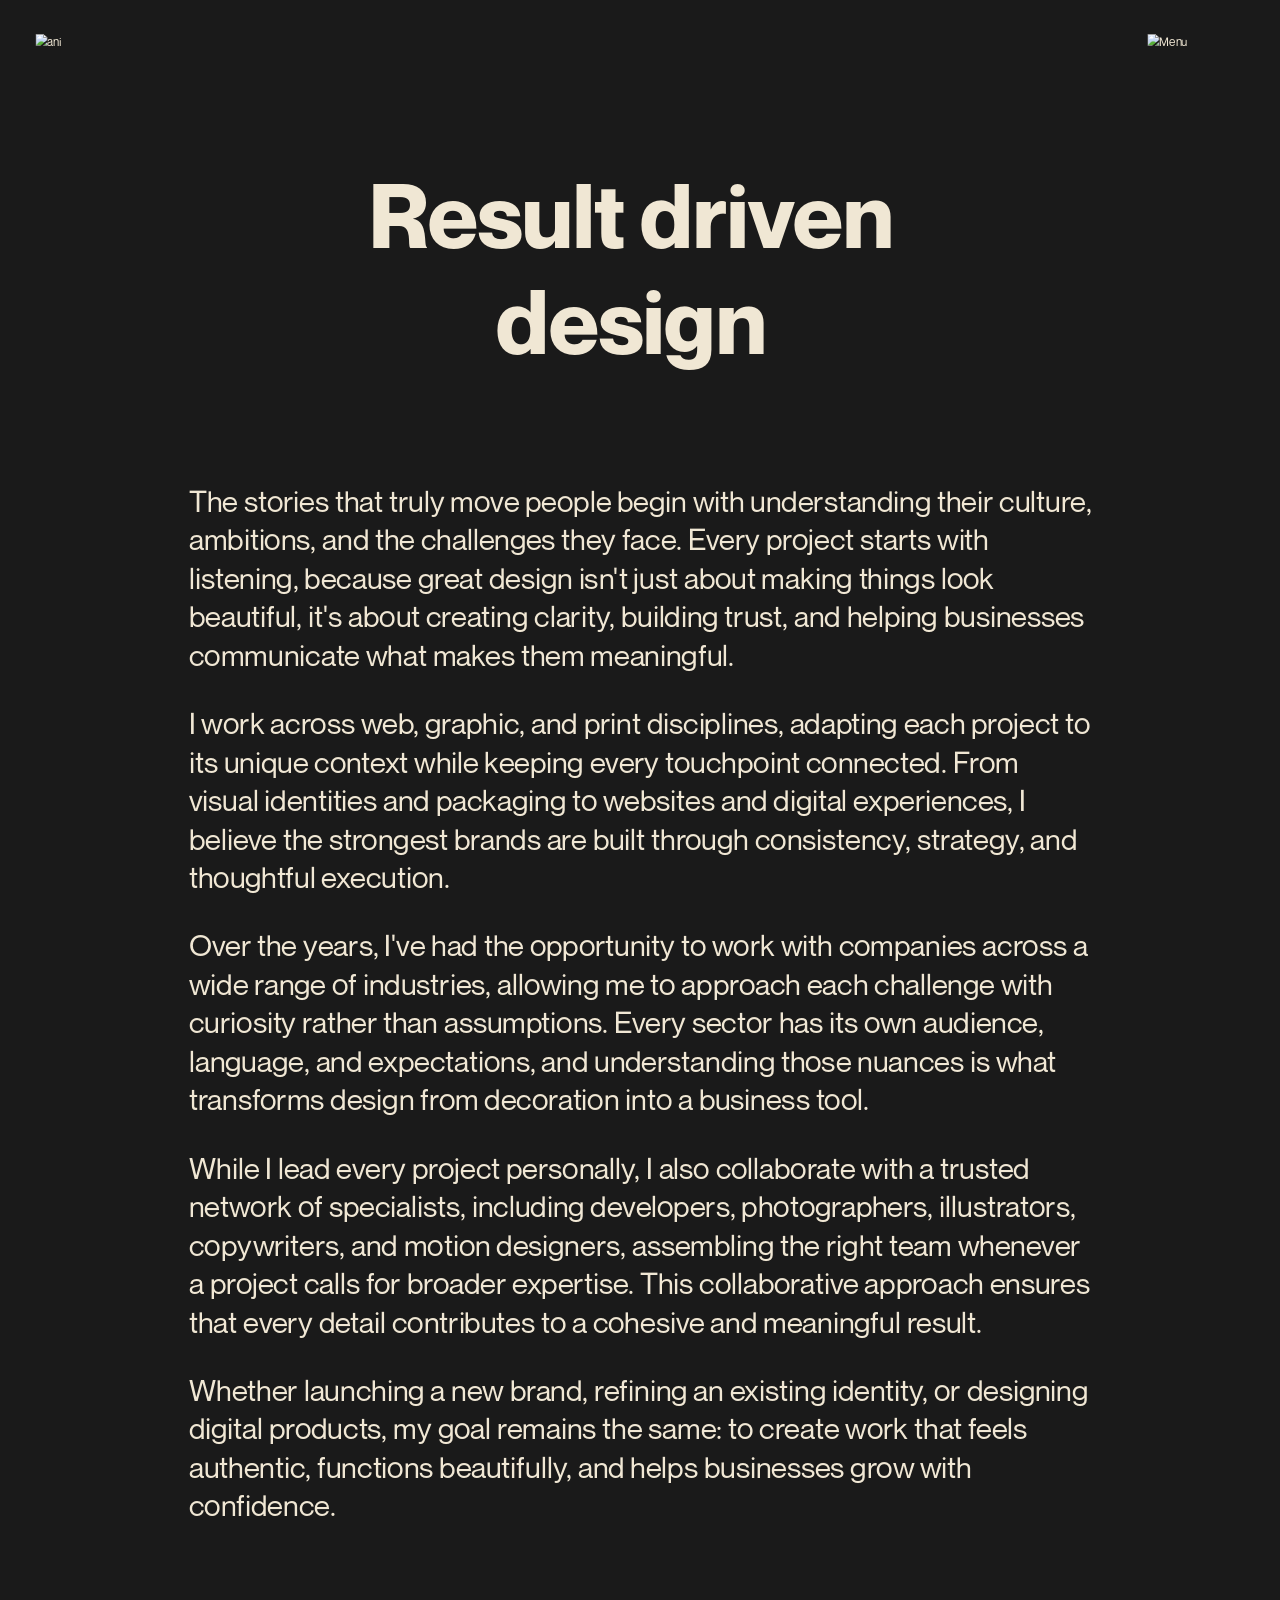
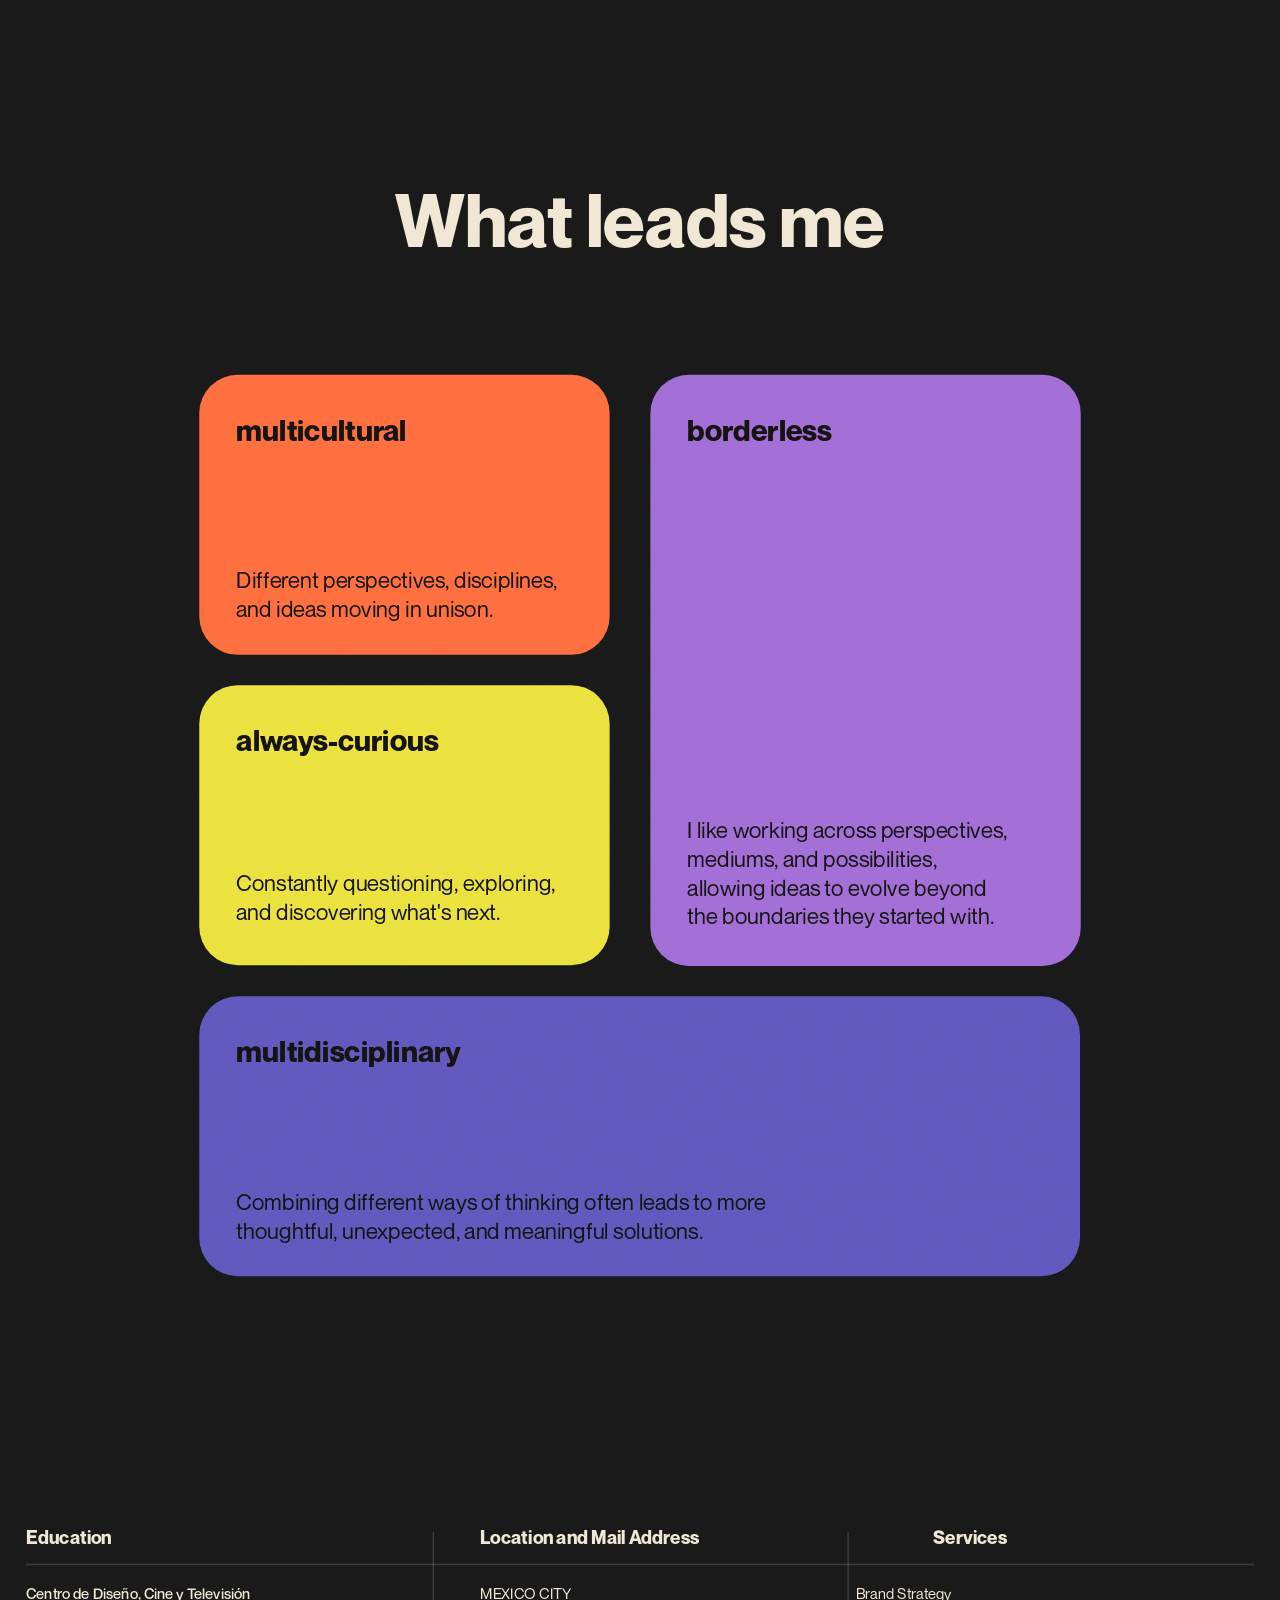
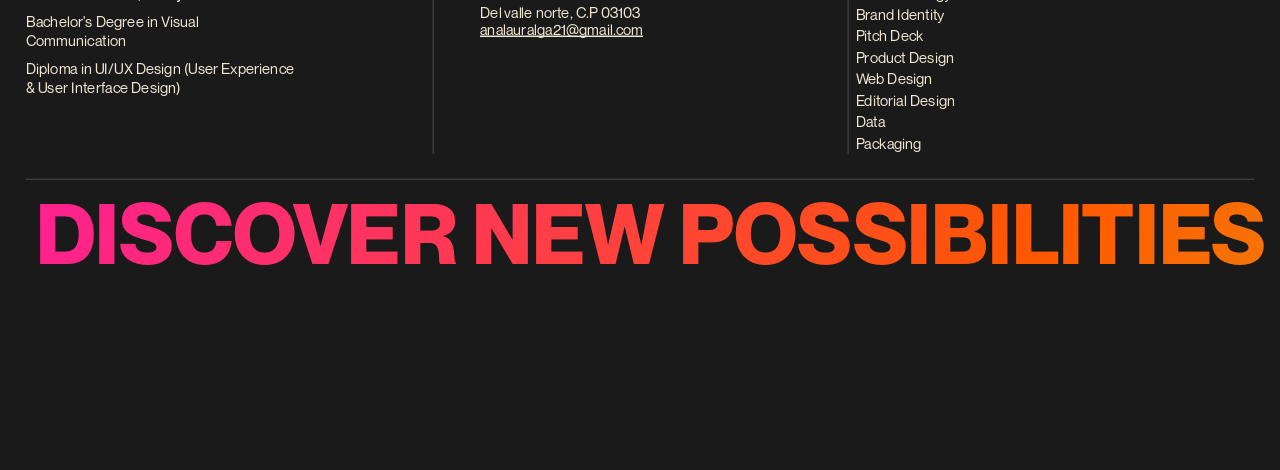
==== about.html @ 27bc472f "Add files via upload" ====
<!DOCTYPE html>
<html lang="es">
<head>
<meta charset="UTF-8" />
<meta name="viewport" content="width=device-width, initial-scale=1.0" />
<title>ani — About</title>
<link rel="preconnect" href="https://fonts.googleapis.com">
<link rel="preconnect" href="https://fonts.gstatic.com" crossorigin>
<link href="https://fonts.googleapis.com/css2?family=Inter:wght@300;400;600;800&display=swap" rel="stylesheet">
<link rel="stylesheet" href="styles.css" />
<script>
  // Strip any URL fragment before the browser can act on it. Native
  // fragment-scroll on this site can land in the wrong place: every
  // page's content lives inside a `transform: scale()`'d .stage inside
  // a `.stage-frame` (overflow: hidden, for the height-compensation fix
  // — see styles.css) — and per spec, fragment navigation also scrolls
  // *any* scrollable ancestor, including overflow:hidden ones, not just
  // the window. That shifts .stage-frame's own internal scroll instead
  // of (or in addition to) the page, breaking the layout. Stashing the
  // hash and clearing the URL here — before body content even parses —
  // prevents that native jump; script.js reads window.__pendingHash and
  // scrolls the real window to the right place by hand instead.
  if (location.hash) {
    window.__pendingHash = location.hash;
    history.replaceState(null, '', location.pathname + location.search);
  }
</script>
</head>
<body class="page-dark">

  <!-- ============ About ============
       Literal port of the Figma "about" frame (nodeId 125:123): the
       "Result driven design" heading (raised from Figma's own value —
       see styles.css), the long bio paragraph (each paragraph reveals
       on scroll — see script.js — pulled up closer to the heading now
       that the 3D photo cube that used to sit between them is gone,
       per your note), and the "[WHAT LEADS ME]" section with its 4
       cards laid out exactly like Figma has them (a static drag-free
       deck was tried and reverted — see styles.css for why). Same
       1728-wide scale-to-fit stage as
       every other page. -->
  <div class="header-fixed is-on-dark">
    <div class="stage" id="headerStage">
      <header class="site-header">
        <a href="index.html" class="logo"><img src="images/header/ani-badge.png" alt="ani" class="logo-img"></a>
        <a href="#" class="menu-link" id="menuToggle" aria-haspopup="true" aria-expanded="false" aria-controls="menuOverlay"><img src="images/header/menu-badge.png" alt="Menu" class="menu-link-img"></a>
      </header>
    </div>
  </div>

  <div class="stage-frame">
  <div class="stage" id="aboutStage">

    <!-- Heading -->
    <h1 class="about-heading">Result driven<br>design</h1>

    <!-- Bio — each <p> fades/drifts in the first time it scrolls into
         view (data-reveal, handled in script.js). -->
    <div class="about-bio">
      <p data-reveal>The stories that truly move people begin with understanding their culture, ambitions, and the challenges they face. Every project starts with listening, because great design isn't just about making things look beautiful, it's about creating clarity, building trust, and helping businesses communicate what makes them meaningful.</p>
      <p data-reveal>I work across web, graphic, and print disciplines, adapting each project to its unique context while keeping every touchpoint connected. From visual identities and packaging to websites and digital experiences, I believe the strongest brands are built through consistency, strategy, and thoughtful execution.</p>
      <p data-reveal>Over the years, I've had the opportunity to work with companies across a wide range of industries, allowing me to approach each challenge with curiosity rather than assumptions. Every sector has its own audience, language, and expectations, and understanding those nuances is what transforms design from decoration into a business tool.</p>
      <p data-reveal>While I lead every project personally, I also collaborate with a trusted network of specialists, including developers, photographers, illustrators, copywriters, and motion designers, assembling the right team whenever a project calls for broader expertise. This collaborative approach ensures that every detail contributes to a cohesive and meaningful result.</p>
      <p data-reveal>Whether launching a new brand, refining an existing identity, or designing digital products, my goal remains the same: to create work that feels authentic, functions beautifully, and helps businesses grow with confidence.</p>
    </div>

    <!-- What leads me -->
    <h2 class="leads-heading">What leads me</h2>

    <!-- 4 cards — back to the original Figma layout (nodeId 132:1005 +
         138:*): independent rounded-rectangle cards, each with its own
         size, gradient, and its own label + description overlaid on
         top, no interaction. Each now has a slow, organic animated blob
         field as its first child (same technique as the Hero) sitting
         behind the label/desc <p>s below, which stay untouched. -->
    <div class="leads-card leads-card-multicultural" aria-hidden="true">
      <div class="blob-field leads-card-blobs">
        <span class="blob blob-a"></span>
        <span class="blob blob-b"></span>
        <span class="blob blob-c"></span>
      </div>
    </div>
    <p class="leads-card-label leads-label-multicultural">multicultural</p>
    <p class="leads-card-desc leads-desc-multicultural">Different perspectives, disciplines, and ideas moving in unison.</p>

    <div class="leads-card leads-card-borderless" aria-hidden="true">
      <div class="blob-field leads-card-blobs">
        <span class="blob blob-a"></span>
        <span class="blob blob-b"></span>
        <span class="blob blob-c"></span>
      </div>
    </div>
    <p class="leads-card-label leads-label-borderless">borderless</p>
    <p class="leads-card-desc leads-desc-borderless">I like working across perspectives, mediums, and possibilities, allowing ideas to evolve beyond the boundaries they started with.</p>

    <div class="leads-card leads-card-always-curious" aria-hidden="true">
      <div class="blob-field leads-card-blobs">
        <span class="blob blob-a"></span>
        <span class="blob blob-b"></span>
        <span class="blob blob-c"></span>
      </div>
    </div>
    <p class="leads-card-label leads-label-always-curious">always-curious</p>
    <p class="leads-card-desc leads-desc-always-curious">Constantly questioning, exploring, and discovering what's next.</p>

    <div class="leads-card leads-card-multidisciplinary" aria-hidden="true">
      <div class="blob-field leads-card-blobs">
        <span class="blob blob-a"></span>
        <span class="blob blob-b"></span>
        <span class="blob blob-c"></span>
      </div>
    </div>
    <p class="leads-card-label leads-label-multidisciplinary">multidisciplinary</p>
    <p class="leads-card-desc leads-desc-multidisciplinary">Combining different ways of thinking often leads to more thoughtful, unexpected, and meaningful solutions.</p>

    <!-- Footer -->
    <footer class="site-footer">
      <p class="footer-col-title footer-col-title-education" data-reveal>Education</p>
      <p class="footer-col-title footer-col-title-location" data-reveal>Location and Mail Address</p>
      <p class="footer-col-title footer-col-title-services" data-reveal>Services</p>

      <span class="footer-divider-h" aria-hidden="true"></span>
      <span class="footer-divider-v footer-divider-v1" aria-hidden="true"></span>
      <span class="footer-divider-v footer-divider-v2" aria-hidden="true"></span>

      <div class="footer-education" data-reveal>
        <p class="footer-education-school">Centro de Diseño, Cine y Televisión</p>
        <p>Bachelor's Degree in Visual Communication</p>
        <p>Diploma in UI/UX Design (User Experience &amp; User Interface Design)</p>
      </div>

      <div class="footer-address" data-reveal>
        <p>MEXICO CITY</p>
        <p>Del valle norte, C.P 03103</p>
      </div>
      <a href="https://mail.google.com/mail/?view=cm&fs=1&to=analauralga21@gmail.com" class="footer-email" data-reveal target="_blank" rel="noopener">analauralga21@gmail.com</a>

      <div class="footer-services" id="services" data-reveal>
        <div class="footer-services-list">
          <span>Brand Strategy</span>
          <span>Brand Identity</span>
          <span>Pitch Deck</span>
          <span>Product Design</span>
          <span>Web Design</span>
          <span>Editorial Design</span>
          <span>Data</span>
          <span>Packaging</span>
        </div>
      </div>

      <span class="footer-divider-h2" aria-hidden="true"></span>

      <div class="footer-marquee" aria-hidden="true">
        <div class="footer-marquee-track">
          <div class="footer-marquee-group">
            <span class="footer-marquee-item">DISCOVER NEW POSSIBILITIES</span>
            <span class="footer-marquee-item">DISCOVER NEW POSSIBILITIES</span>
            <span class="footer-marquee-item">DISCOVER NEW POSSIBILITIES</span>
          </div>
          <div class="footer-marquee-group">
            <span class="footer-marquee-item">DISCOVER NEW POSSIBILITIES</span>
            <span class="footer-marquee-item">DISCOVER NEW POSSIBILITIES</span>
            <span class="footer-marquee-item">DISCOVER NEW POSSIBILITIES</span>
          </div>
        </div>
      </div>
    </footer>

  </div>
  </div>

  <!-- ============ Menu — half-screen slide-in overlay ============
       Same reusable component as on every other page — see index.html
       for the full explanation. -->
  <div class="menu-overlay" id="menuOverlay" aria-hidden="true">
    <div class="menu-backdrop-fill" id="menuBackdrop"></div>
    <div class="menu-reveal" id="menuReveal">
      <div class="menu-panel-fill"></div>
      <div class="stage menu-stage">
        <button type="button" class="menu-close" id="menuClose" aria-label="Cerrar menú">
          <svg viewBox="0 0 31 29" width="31" height="29" fill="none" aria-hidden="true">
            <line x1="2" y1="2" x2="29" y2="27" stroke="#f0e7d4" stroke-width="3.4" stroke-linecap="round"/>
            <line x1="29" y1="2" x2="2" y2="27" stroke="#f0e7d4" stroke-width="3.4" stroke-linecap="round"/>
          </svg>
        </button>

        <nav class="menu-nav" aria-label="Menú principal">
          <a href="gallery.html" class="menu-nav-item menu-nav-work">Work</a>
          <a href="about.html" class="menu-nav-item menu-nav-about">About</a>
          <a href="proyects.html#servicesTop" class="menu-nav-item menu-nav-services">Services</a>
          <a href="contact.html" class="menu-nav-item menu-nav-contact">Contact</a>
        </nav>
      </div>
    </div>
  </div>

  <script src="script.js"></script>
</body>
</html>
---- styles.css ----
/* =========================================================
   ani — portfolio (Home)
   Ported from Figma. Design reference width: 1728px.
   The whole page is built at that fixed width inside #stage,
   then scaled down responsively via JS (see script.js) so
   the layout stays pixel-accurate to the Figma file at any
   screen size — the same idea as Figma's own "scale to fit"
   preview.
   ========================================================= */

/* Neue Montreal — the site's single, only typeface, covering the full
   weight/style range across all four --font-* stacks below. Eight
   weight-RANGE faces (four upright, four italic) so any font-weight /
   font-style combination used anywhere on the site picks the correct
   static file automatically:
     Light   100–325   (upright + italic)
     Regular 326–450   (upright + italic)
     Medium  451–650   (upright + italic)
     Bold    651–900   (upright + italic) */
@font-face {
  font-family: 'Neue Montreal';
  src: url('fonts/neuemontreal-light.otf') format('opentype');
  font-weight: 100 325;
  font-style: normal;
  font-display: swap;
}

@font-face {
  font-family: 'Neue Montreal';
  src: url('fonts/neuemontreal-lightitalic.otf') format('opentype');
  font-weight: 100 325;
  font-style: italic;
  font-display: swap;
}

@font-face {
  font-family: 'Neue Montreal';
  src: url('fonts/neuemontreal-regular.otf') format('opentype');
  font-weight: 326 450;
  font-style: normal;
  font-display: swap;
}

@font-face {
  font-family: 'Neue Montreal';
  src: url('fonts/neuemontreal-italic.otf') format('opentype');
  font-weight: 326 450;
  font-style: italic;
  font-display: swap;
}

@font-face {
  font-family: 'Neue Montreal';
  src: url('fonts/neuemontreal-medium.otf') format('opentype');
  font-weight: 451 650;
  font-style: normal;
  font-display: swap;
}

@font-face {
  font-family: 'Neue Montreal';
  src: url('fonts/neuemontreal-mediumitalic.otf') format('opentype');
  font-weight: 451 650;
  font-style: italic;
  font-display: swap;
}

@font-face {
  font-family: 'Neue Montreal';
  src: url('fonts/neuemontreal-bold.otf') format('opentype');
  font-weight: 651 900;
  font-style: normal;
  font-display: swap;
}

@font-face {
  font-family: 'Neue Montreal';
  src: url('fonts/neuemontreal-bolditalic.otf') format('opentype');
  font-weight: 651 900;
  font-style: italic;
  font-display: swap;
}

:root {
  --bg: #ffffff;
  --fg: #161412;
  --fg-muted: rgba(22, 20, 18, 0.55);

  /* Neue Montreal is the site's only typeface — every stack below
     points at it, with Inter as a loading-fallback only. */
  --font-display: 'Neue Montreal', 'Inter', sans-serif;      /* MENU */
  --font-serif: 'Neue Montreal', 'Inter', sans-serif;         /* big headings, BOOK A CALL (italic) */
  --font-body: 'Neue Montreal', 'Inter', sans-serif;          /* paragraphs, footer */
  --font-hero: 'Neue Montreal', 'Inter', sans-serif;          /* Home hero composition */
}

* { box-sizing: border-box; }

html, body {
  margin: 0;
  padding: 0;
  background: var(--bg);
  /* NOTE: no overflow-x:hidden here on purpose — it would make body a
     scroll container and break position:sticky in .work-sticky below.
     Each .stage already clips its own horizontal overflow individually. */
}

body {
  /* Content shorter than the viewport (e.g. contact.html, which has no
     footer and is intentionally compact) would otherwise leave a gap
     below it where body's own background — not any page section's —
     shows through. Harmless when that background is white-on-white,
     but a real visible seam now that several pages are permanently
     black: min-height keeps this element's own background painted
     across the full viewport regardless of how tall its content is. */
  min-height: 100vh;
}

/* Body-level dark-theme flip for pages that are permanently black outside
   the Home hero (about/contact/gallery/proyects — see the matching
   --bg/--fg overrides on each page's own #stage further down, which
   this duplicates at the body level purely so body's own background,
   above, resolves to black too instead of leaking the site's default
   white in that min-height gap). */
body.page-dark {
  --bg: #1a1a1a;
  --fg: #f0e7d4;
  --fg-muted: rgba(240, 231, 212, 0.55);
}

a { color: inherit; text-decoration: none; }

/* margin: 0 auto centers this fixed 1728px box horizontally once the
   viewport is wider than that (fit()'s scale caps at 1, so nothing
   shrinks to fill the extra width) — without it the stage just sat at
   the left edge on any screen wider than 1728px, leaving a lopsided
   block of empty space on the right (most visible once the footer's
   full-width divider lines and marquee band made the imbalance
   obvious). Layout width is always 1728 regardless of transform scale
   (transforms don't affect layout), so on narrower screens — where the
   scaled visual width already exactly fills the viewport by
   construction — the auto margins simply resolve to 0 and nothing
   changes there. */
.stage {
  position: relative;
  width: 1728px;
  margin: 0 auto;
  background: var(--bg);
  color: var(--fg);
  transform-origin: top left;
  font-family: var(--font-body);
  overflow-x: hidden;
}

/* `transform: scale()` shrinks a .stage visually but NOT its layout
   footprint (transform never affects layout, only paint) — so at any
   scale below 1 (i.e. any viewport narrower than 1728px, which is most
   screens), the page would keep reserving the .stage's full un-scaled
   height, leaving a block of empty space below the visibly-shrunk
   content equal to the difference. Each content .stage is wrapped in
   one of these: script.js sets its height to the stage's real height
   times the current scale, and overflow:hidden here means that
   explicit (correct, scaled) height — not the stage's oversized native
   layout box — is what the page actually reserves. Scoped to this
   wrapper alone (not body/html) so it can't interfere with
   position:sticky in .work-sticky on the Home page. */
.stage-frame {
  position: relative;
  overflow: hidden;
}

/* Home's hero-only sticky/stacking scroll effect. Real position:sticky
   shell for #stageTop (used in place of .stage-frame there specifically
   — see the comment on #stageTop above and in index.html) so the hero
   pins to the top of the viewport instead of just scrolling up and off.
   Its own flow-height is exactly one viewport (100vh, no added spacer),
   so as that much gets scrolled, .work-dark-zone right after it in the
   DOM — given position:relative + a higher z-index (2 vs this
   wrapper's 1) below — rises up through normal document flow and
   progressively covers this wrapper. overflow:hidden keeps #stageTop's
   own content clipped to that same one-viewport window while pinned,
   matching .hero-bg (already sized to exactly one viewport by
   script.js's fit()) so nothing here peeks out past the fold.

   CSS position:sticky alone does NOT release this once fully covered —
   its containing block is effectively the whole rest of the page (no
   shorter wrapper bounds it), so left as position:sticky forever it
   would stay pinned for the entire remaining scroll and bleed through
   later sections wherever they don't out-rank z-index:1. script.js's
   updateDarkSection() (in the circular-gallery IIFE) watches for the
   exact same moment .work-dark-zone's top reaches the viewport top —
   already used there to flip the header to white — and adds
   .is-covered at that instant, switching this wrapper to
   position:relative so it releases and scrolls away normally right
   when it's fully hidden behind the now-opaque .work-dark-zone; it's
   removed again on scrolling back up, re-engaging the sticky pin. */
.hero-sticky-wrap {
  position: sticky;
  top: 0;
  height: 100vh;
  overflow: hidden;
  z-index: 1;
}

.hero-sticky-wrap.is-covered {
  position: relative;
}

/* Home is split into two scaled canvases (#stageTop / #stageBottom) with
   the real-viewport pinned gallery (.work-scroll) in between — see the
   comment in index.html for why. Heights match the Figma frame exactly:
   stageTop ends right where the circle group begins (y=2184 in Figma);
   stageBottom re-bases everything from "A few of my clients-" (y=3688)
   downward, keeping the original ~253px gap after the circle. */
#stageTop { height: 1220px; }

/* Home's lower canvas stays permanently black too (see .work-dark-zone
   above) — same ID-scoped --bg/--fg flip technique as #galleryStage
   elsewhere in this file: the shared footer/clients/CTA elements are
   already built off these two variables, so redeclaring them here is
   enough to flip this whole stage to white-on-black with no per-element
   overrides needed. --fg-muted also gets a matching light variant since
   the site-wide default is tuned for dark text on a light background. */
#stageBottom {
  --bg: #1a1a1a;
  --fg: #f0e7d4;
  --fg-muted: rgba(240, 231, 212, 0.55);
  background: var(--bg);
  color: var(--fg);
  height: 2128px; /* -140px, matching .site-footer's top (1589->1449) on
    Home so the bottom-of-page padding below the footer stays the same. */
}

/* ---------- organic blob background system ----------
   Shared technique behind the Hero background, the Services/About card
   backgrounds, and the menu hover effect: several fully circular
   (border-radius: 9999px), heavily blurred, solid-color <span>s
   ("blobs") absolutely positioned inside a .blob-field, each looping
   through one of 6 shared keyframe variants forever. No mix-blend-mode
   on the blobs themselves — the organic, "alive" feel comes purely from
   heavy blur + overlapping motion, same as the Figma Make hero
   reference you shared. Every keyframe animates `transform: translate()
   scale()` only, and translate() percentages are relative to each
   blob's OWN box — so the exact same 6 keyframes drive tiny card-scale
   blobs and big hero-scale blobs alike; only width/height/position/
   duration change per instance. Colors throughout draw from your
   established 6-swatch palette (bubble gum / chartreuse / hot pink /
   olive / poppy / sky) for site-wide cohesion.

   The 6 keyframes below (zj-a..zj-f) are a LITERAL, value-for-value
   copy of the ones in your Figma Make reference's own src/index.css
   (fetched directly from the file, not re-derived) — same names, same
   waypoints, same translate/scale numbers, nothing smoothed out or
   toned down. Your earlier version of this had its own approximated
   motion curves with a much smaller range (±20%, scale 0.9–1.15), which
   is why the drift read as barely-there next to the reference's actual
   ±30–60% translate / up to 1.4 scale swings — this fixes that. */
.blob-field {
  position: absolute;
  inset: 0;
  overflow: hidden;
  pointer-events: none;
}

.blob {
  position: absolute;
  border-radius: 9999px;
  will-change: transform;
}

@keyframes zj-a {
  0%   { transform: translate(0, 0) scale(1.1); }
  25%  { transform: translate(60%, 40%) scale(1.4); }
  50%  { transform: translate(30%, -30%) scale(1.15); }
  75%  { transform: translate(-40%, 20%) scale(1.35); }
  100% { transform: translate(0, 0) scale(1.1); }
}
@keyframes zj-b {
  0%   { transform: translate(0, 0) scale(1.2); }
  25%  { transform: translate(-50%, 30%) scale(1.05); }
  50%  { transform: translate(40%, 50%) scale(1.4); }
  75%  { transform: translate(50%, -20%) scale(1.2); }
  100% { transform: translate(0, 0) scale(1.2); }
}
@keyframes zj-c {
  0%   { transform: translate(0, 0) scale(1.3); }
  33%  { transform: translate(50%, -40%) scale(1.1); }
  66%  { transform: translate(-45%, 30%) scale(1.4); }
  100% { transform: translate(0, 0) scale(1.3); }
}
@keyframes zj-d {
  0%   { transform: translate(0, 0) scale(1.15); }
  33%  { transform: translate(-30%, -40%) scale(1.4); }
  66%  { transform: translate(40%, 35%) scale(1.2); }
  100% { transform: translate(0, 0) scale(1.15); }
}
@keyframes zj-e {
  0%   { transform: translate(0, 0) scale(1.25); }
  50%  { transform: translate(55%, -35%) scale(1.4); }
  100% { transform: translate(0, 0) scale(1.25); }
}
@keyframes zj-f {
  0%   { transform: translate(0, 0) scale(1.1); }
  50%  { transform: translate(-55%, 45%) scale(1.35); }
  100% { transform: translate(0, 0) scale(1.1); }
}

/* Motion-sensitive visitors get the field frozen on its resting frame
   instead of animated — still colorful, just still. */
@media (prefers-reduced-motion: reduce) {
  .blob { animation: none !important; }
}

/* ---------- hero ---------- */
/* Re-introduced as a live, organic background per your note — same
   family of technique as the old removed gradient, but built from the
   shared .blob-field system above instead of a bespoke one-off: 6 soft,
   heavily blurred color blobs drifting slowly behind the heading, plus
   a faint grain layer for texture. No JS/pointer interaction this time
   (kept deliberately calmer/subtler than before) — pure CSS. Sits at
   the same 0-1115px box the hero heading occupies, as the very first
   child of #stageTop so it paints behind the heading/intro/button
   (which stay at their own explicit z-index / DOM order, untouched). */
.hero-bg {
  position: absolute;
  left: 0;
  top: 0;
  width: 100%;
  /* Height is set in JS (see the fit() IIFE at the top of script.js),
     per your note that the background should end exactly at the fold
     — the bottom of the viewport before any scroll — not run the full
     length of the hero content below it. This 1220px is only the
     fallback for the instant before that script runs. */
  height: 1220px;
  overflow: hidden;
  pointer-events: none;
  background: #ff1e96;
}

/* Motion, sizing, positions, and keyframes are still a literal port of
   the Figma Make reference's BLOBS array (App.tsx) — same x/y/size/
   keyframe/duration per blob, same blur-[90px], same fully opaque
   blobs (opacity: 1). Colors rebalanced per your latest note (more
   purple, less yellow overall): lavender now the dominant accent (4
   instances, up from 1), the bright yellow swatch dropped entirely, and
   chartreuse — kept as a nod to the "verde claro" you asked to keep
   last round — pared back to a single instance instead of 3, so it
   reads as an occasional accent rather than a dominant yellow-green.
   Sky blue stays untouched. Sizes convert the reference's vw units to
   px off this hero's own 1728px-wide box (e.g. 70vw → 0.70 × 1728 ≈
   1210px). */
.hero-blob-field .blob {
  filter: blur(90px);
  opacity: 1;
}

.hero-blob-1  { left: -15%; top: -15%; width: 1210px; height: 1210px; background: #f66bc8; animation: zj-a 9s  ease-in-out infinite; } /* pink */
.hero-blob-2  { left: 50%;  top: -20%; width: 1296px; height: 1296px; background: #a26ed6; animation: zj-b 11s ease-in-out infinite; } /* lavender */
.hero-blob-3  { left: 15%;  top: 15%;  width: 1123px; height: 1123px; background: #00ff40; animation: zj-c 8s  ease-in-out infinite; } /* green */
.hero-blob-4  { left: 55%;  top: 35%;  width: 1175px; height: 1175px; background: #a26ed6; animation: zj-d 12s ease-in-out infinite; } /* lavender */
.hero-blob-5  { left: -10%; top: 50%;  width: 1210px; height: 1210px; background: #ff6e3e; animation: zj-e 10s ease-in-out infinite; } /* orange */
.hero-blob-6  { left: 40%;  top: 55%;  width: 1244px; height: 1244px; background: #8fc6ec; animation: zj-f 13s ease-in-out infinite; } /* sky — kept */
.hero-blob-7  { left: 25%;  top: -10%; width: 1071px; height: 1071px; background: #a26ed6; animation: zj-c 9s  ease-in-out infinite; } /* lavender */
.hero-blob-8  { left: 65%;  top: 5%;   width: 1106px; height: 1106px; background: #8fc6ec; animation: zj-a 11s ease-in-out infinite; } /* sky — kept */
.hero-blob-9  { left: 75%;  top: 45%;  width: 1071px; height: 1071px; background: #a26ed6; animation: zj-b 8s  ease-in-out infinite; } /* lavender */
.hero-blob-10 { left: 30%;  top: 30%;  width: 1140px; height: 1140px; background: #8fc6ec; animation: zj-e 12s ease-in-out infinite; } /* sky — kept */
.hero-blob-11 { left: -15%; top: 20%;  width: 600px; height: 600px; background: #d4da16; animation: zj-d 7s  ease-in-out infinite; } /* chartreuse — reduced to 1 instance and shrunk so it reads as a small accent, not a dominant wash */
.hero-blob-12 { left: 55%;  top: 65%;  width: 1071px; height: 1071px; background: #f66bc8; animation: zj-f 13s ease-in-out infinite; } /* pink */

/* Mouse parallax on the whole blob field — see the JS comment in
   script.js for the safety-margin math behind the 15% cap. `inset:
   -25%` oversizes the field to 150% of the hero box; transform is
   written by script.js on `mousemove` (rAF-throttled, fine-pointer
   only — touch keeps the blobs' own auto motion with the field resting
   at its centered default), and this transition is what gives the
   follow its soft 250ms ease-out catch-up instead of snapping straight
   to the cursor. */
.hero-blob-field {
  inset: -25%;
  transition: transform 250ms ease-out;
}

@media (prefers-reduced-motion: reduce) {
  .hero-blob-field { transition: none; }
}

/* Grain — opacity and turbulence detail both raised past the
   reference's own values per your note ("más ruido"): 0.5 → 0.85
   opacity, baseFrequency 0.85 → 1.1 and numOctaves 2 → 3 for a finer,
   denser speckle instead of the softer/coarser original. */
.hero-bg-grain {
  position: absolute;
  inset: 0;
  pointer-events: none;
  opacity: 0.85;
  mix-blend-mode: soft-light;
  background-image: url("data:image/svg+xml,%3Csvg xmlns='http://www.w3.org/2000/svg' width='160' height='160'%3E%3Cfilter id='n'%3E%3CfeTurbulence type='fractalNoise' baseFrequency='1.1' numOctaves='3' stitchTiles='stitch'/%3E%3C/filter%3E%3Crect width='100%25' height='100%25' filter='url(%23n)'/%3E%3C/svg%3E");
}

/* ---------- header ---------- */
.site-header {
  position: absolute;
  top: 0;
  left: 0;
  width: 100%;
  z-index: 3;
}

/* Fixed header — stays on screen while the page scrolls, instead of
   scrolling away with the rest of the content. It lives OUTSIDE every
   page's own scaled .stage on purpose: that .stage gets a CSS
   `transform` from script.js's fit(), and a transform on an ancestor
   turns `position: fixed` descendants into something that behaves like
   `position: absolute` relative to that ancestor instead of the real
   viewport (a CSS spec quirk) — so a fixed header nested inside .stage
   would just scroll away exactly like before. Instead this is a second,
   otherwise-empty .stage (same 1728px reference width, so it already
   gets picked up and scaled by the exact same fit() loop as every other
   .stage) sitting inside its own real position:fixed wrapper — same
   trick already used for the menu overlay's own mini .stage. Because
   this element's only children are position:absolute (the logo + menu
   link), it naturally collapses to zero height, so it never blocks
   clicks on the page underneath it. */
.header-fixed {
  position: fixed;
  top: 0;
  left: 0;
  width: 100%;
  z-index: 40;
}

/* This header's own .stage has no normal-flow content (only the
   absolutely-positioned logo/menu link), so it naturally collapses to
   0 height — that's fine on its own, but `.stage`'s `overflow-x:
   hidden` then forces `overflow-y` to compute as `auto` instead of
   `visible` per the CSS spec's mixed-overflow rule, which clips the
   header content right off (invisible AND unclickable) against that
   0px-tall box. Every other `.stage` avoids this because it always has
   real height from its page content; this is the one instance that
   needs overflow reset back to fully visible. */
.header-fixed .stage { overflow: visible; }

/* Gallery is the one page with a light theme (--bg/--fg flipped to
   white/near-black on #galleryStage, see below) — since the fixed
   header now lives outside that stage, it can't inherit the flip
   through the DOM, so gallery.html adds this modifier class to its
   .header-fixed to get dark logo/menu text on its white background. */
.header-fixed-light { --fg: #161412; }

/* Home only: while the "See more work" circle section (.work-dark-zone,
   further down) is on screen its background goes black (see
   .work-dark-zone.is-dark) — script.js toggles this matching modifier
   on the header at the same time, so the logo/menu text flips to white
   instead of disappearing against it. .logo/.menu-link already
   transition their `color`, so this reads as a crossfade, not a snap. */
.header-fixed.is-on-dark { --fg: #f0e7d4; }

/* Logo + menu link are now the two pill-badge images you provided
   (fixed cream-on-#1a1a1a / #1a1a1a-on-cream artwork, not theme-aware
   text), so .header-fixed-light/.header-fixed.is-on-dark's --fg swap
   above no longer does anything for these two elements specifically —
   left in place since other things may still read --fg, and it's
   harmless either way. Badge height fixed at 58px; width follows each
   PNG's own aspect ratio via `height: auto` on the <img>, and the
   images are exported at 3x that display size for retina screens.
   Right edge of the menu badge lines up with 1728 − 48 = 1680px, the
   same 48px margin the logo badge sits at on the left. */
.logo {
  position: absolute;
  left: 48px;
  top: 46px;
}

.logo-img {
  display: block;
  height: 58px;
  width: auto;
}

.menu-link {
  position: absolute;
  left: 1549px;
  top: 46px;
  cursor: pointer;
}

/* Invisible tap-area padding, mobile only in effect. Both badges render
   at a fixed 58px-tall stage-space box, so once the whole .stage is
   scaled down for a phone-width viewport (see fit() in script.js) they
   shrink well under a comfortable touch target — down to ~13px tall at
   iPhone widths. --stage-scale (also set by fit()) is the same live
   scale factor as the .stage transform, so this works out exactly how
   much stage-space padding is needed to bring the real, on-screen
   target back up to ~44px, and adds it as an invisible ::after — never
   shrinks it (min(0px, …) below), so desktop (scale 1, already well
   over 44px) is completely unaffected. */
.logo::after,
.menu-link::after {
  content: '';
  position: absolute;
  inset: min(0px, calc((58px - 44px / var(--stage-scale, 1)) / 2));
}

.menu-link-img {
  display: block;
  height: 58px;
  width: auto;
}

/* ---------- hero heading ---------- */
/* Smaller and every line/word at the same point size (no more oversized
   "companies") so the block reads as one even, balanced mass instead of
   being bottom-heavy — that even weight is what actually makes it read
   as centered, not just the flexbox math. */

/* ==========================================================
   Hero — 2026 restructure (your reference image + Neue Montreal)
   ==========================================================
   Replaces the old centered "The design partner..." heading + intro
   paragraph with a top-aligned, left-margin composition matching your
   mockup: kicker heading -> divider -> body line -> divider -> giant
   heading (with the rotating circular badge) -> divider. hero-bg /
   hero-blob-field / hero-bg-grain / the mouse-parallax script are all
   untouched, per your note — only what sits on top of them changes.
   Book a call + the logo band keep their exact old styling, just moved
   further down (see their rules below) so they read as a continuation
   of this new block instead of overlapping it.

   Every position below is measured directly off your reference PNG
   (7171px wide) and converted to this site's 1728px canvas with a
   single scale factor (1728/7171 ≈ 0.241), same left margin (120px)
   and content width (1488px) already used for gallery/services/skills
   elsewhere on the site — your mockup's own ~24px edge margin reads as
   a tool artifact, not a deliberate choice, so it's not reproduced
   literally. Text color stays var(--fg) (near-black) rather than the
   mockup's white-on-blue: the existing hero-blob-field mixes several
   hues (bubble gum, chartreuse, hot pink, olive, sky, poppy) instead of
   one smooth gradient, and var(--fg) is what the rest of this exact
   background already uses for legible contrast against all of them. */

/* Kicker — small and white per your note; bumped up a touch from the
   first pass (48px) since it read a little too quiet. Nudged closer to
   the header per your later note (was top:220px). */
.hero-kicker {
  position: absolute;
  left: 48px;
  top: 140px;
  width: 1488px;
  margin: 0;
  font-family: var(--font-hero);
  font-weight: 700;
  font-size: 56px;
  line-height: 1.05;
  color: #f0e7d4;
}

/* Full-bleed edge to edge, per your note — only the text blocks keep
   the 120px margin now, the rules themselves run the full 1728px
   canvas width. */
.hero-divider {
  position: absolute;
  left: 0;
  width: 100%;
  height: 2px;
  background: rgba(22, 20, 18, 0.3);
  margin: 0;
  padding: 0;
  border: none;
}

.hero-divider-1 { top: 348px; }
.hero-divider-2 { top: 540px; }
.hero-divider-3 { top: 1080px; }

.hero-body {
  position: absolute;
  left: 48px;
  top: 382px;
  width: 680px;
  margin: 0;
  font-family: var(--font-hero);
  font-weight: 400;
  font-size: 26px;
  line-height: 1.3;
  color: var(--fg);
}

/* "Your vision / carefully held" — the reference's dominant element,
   sized well past the old 124px hero heading (measured cap-height off
   the PNG comes out to roughly 200px at this canvas width). Width caps
   at 1488px (the shared content width) but the text itself never gets
   close to wrapping unexpectedly since the line break is explicit. */
.hero-giant {
  position: absolute;
  left: 48px;
  top: 560px;
  width: 1488px;
  margin: 0;
  font-family: var(--font-hero);
  font-weight: 700;
  font-size: 200px;
  line-height: 0.95;
  color: var(--fg);
}

/* Rotating circular text badge — sits to the right of "carefully
   held", vertically straddling the gap between the giant heading's two
   lines (matches the reference). Diameter/center measured off the PNG;
   spins slowly and constantly per your note, just for subtle motion —
   not tied to scroll or hover like the rest of the hero. */
.hero-circle-badge {
  position: absolute;
  left: 1398px;
  top: 621px;
  width: 272px;
  height: 272px;
  pointer-events: none;
}

.hero-circle-badge svg {
  width: 100%;
  height: 100%;
  animation: hero-circle-spin 24s linear infinite;
}

.hero-circle-badge text {
  font-family: var(--font-hero);
  font-weight: 500;
  font-size: 16px;
  letter-spacing: 3px;
  fill: var(--fg);
}

@keyframes hero-circle-spin {
  from { transform: rotate(0deg); }
  to   { transform: rotate(360deg); }
}

@media (prefers-reduced-motion: reduce) {
  .hero-circle-badge svg { animation: none; }
}

/* ---------- circular thumbnail gallery: pinned scroll section ---------- */
/* Wraps .work-scroll + .work-tail-spacer. Background lives here (not on
   .work-scroll) precisely so it can stay black across BOTH: extending
   .work-scroll's own height doesn't buy any breathing room after the
   cards — a position:sticky element's travel range always ends flush
   with its containing block's bottom edge, no matter how tall that
   block is, so the white cut always landed exactly where the cards
   finished either way. The tail spacer is real, ordinary (non-sticky)
   height added AFTER .work-scroll instead — genuine extra scroll
   distance the sticky math never touches — and coloring the shared
   wrapper black keeps that stretch dark too, instead of it snapping
   white the instant .work-scroll's own box ends and then going black
   again for the spacer (which is what independently coloring each of
   them would do). Background is now permanently black — once you
   scroll past the hero, the rest of the Home page (this zone, its
   tail spacer, and everything in #stageBottom below) stays black for
   good, per your note that you don't want the background changing
   color again. script.js still flips .header-fixed.is-on-dark the
   first time this section reaches the top of the viewport, and now
   leaves it flipped for the rest of the page (see updateDarkSection
   in script.js). */
.work-dark-zone {
  background: #1a1a1a;
  position: relative;
  z-index: 2;
}

/* Real extra scroll distance after the pinned cards, purely so the
   black background (see .work-dark-zone above) has room to breathe
   before fading to white — per your note that it felt too "pegado"
   (cramped) against the cards without it. No content of its own. */
.work-tail-spacer {
  height: 20vh;
}

/* Literal port of the reference prototype's structure and constants:
   .work-scroll (380vh track) > .work-sticky (position: sticky, 100vh,
   flex-centered, overflow hidden) > .circle-wrap, sized exactly
   (RADIUS + CARD_SIZE) * 2 = (340 + 218) * 2 = 1116px, same as the
   source's `circleRef` div. Runs at real viewport scale, NOT inside the
   1728 scale-to-fit stage, because position:sticky needs that (and the
   source itself doesn't scale either).
   Only intentional difference from the source: background is your own
   site white at rest, not the demo's #f5f4f0 — and per your note, it
   now crossfades to black for the whole time this section (plus its
   trailing .work-tail-spacer — see .work-dark-zone below) is on screen,
   back to white once you've fully scrolled past both. .work-scroll
   itself stays transparent so the wrapper's color shows through it. */
.work-scroll {
  position: relative;
  height: 380vh; /* same track length as the reference (380vh) */
}

.work-sticky {
  position: sticky;
  top: 0;
  height: 100vh;
  display: flex;
  align-items: center;
  justify-content: center;
  overflow: hidden;
}

.work-cluster {
  display: block;
  cursor: pointer;
}

.circle-wrap {
  position: relative;
  width: 1116px;  /* (RADIUS 340 + CARD_SIZE 218) * 2, same as source */
  height: 1116px;
}

.work-cluster-text {
  position: absolute;
  left: 50%;
  top: 50%;
  transform: translate(-50%, -50%);
  text-align: center;
  font-family: var(--font-serif);
  font-style: italic;
  font-weight: 500;
  font-size: 60px;
  line-height: 1.193;
  color: #f0e7d4; /* .work-dark-zone is permanently dark now */
  z-index: 2;
  pointer-events: none;
}

/* Each card is positioned at the circle's center, then translated out to
   its (cx, cy) offset — exactly like the source's translate(calc(-50%
   + cx px), calc(-50% + cy px)). cx/cy/rot come from data-* attributes
   (same RADIUS=340 / 36°-apart circle math as App.tsx) and are applied
   by script.js. */
.card-wrap {
  position: absolute;
  left: 50%;
  top: 50%;
  width: 218px;  /* CARD_SIZE, same as source */
  height: 218px;
  transform: translate(-50%, -50%);
}

/* Reveal layer: scattered (not yet scrolled to) -> assembled position.
   script.js sets --tx/--ty/--rot and toggles .is-revealed per card on
   every scroll tick, plus a per-card transition-delay while revealing. */
.card-reveal {
  width: 100%;
  height: 100%;
  transform: translate(var(--tx, 0px), var(--ty, 0px)) rotate(var(--rot, 0deg));
  opacity: 0;
  transition: opacity 0.65s ease-out, transform 0.9s cubic-bezier(0.22, 1, 0.36, 1);
  will-change: transform, opacity;
}

.card-reveal.is-revealed { opacity: 1; }

/* Breathing layer: continuous subtle scale pulse, set directly via
   requestAnimationFrame in script.js once every card is assembled. */
.card-breathe {
  width: 100%;
  height: 100%;
  will-change: transform;
}

.card {
  width: 100%;
  height: 100%;
  border-radius: 28px;
  overflow: hidden;
  display: flex;
  align-items: center;
  justify-content: center;
  box-shadow: 0 8px 32px rgba(0, 0, 0, 0.18);
  background: #fff;
}

/* Real project photos now fill each card (see the thumb-cN colors
   below, kept only as a fallback behind the image while it loads). */
.card img {
  display: block;
  width: 100%;
  height: 100%;
  object-fit: cover;
}

/* Each card-wrap carries its own rotation (data-rot, applied to
   .card-reveal — see script.js) so the cards fan out into the circle
   at different angles; that's the intended "scattered" layout and
   isn't touched here. But since the photo is centered plainly inside
   with no counter-rotation, it inherits that same tilt — fine for a
   few (Astro/Shelter/Señor Mongo read OK at their angle), but it makes
   text-heavy logos (Mordisko, Garabatos, Raina Kattelson, Effecty,
   Aromandia, Cinco, Tom Kubik) look sideways/upside down.
   First pass here cancelled each card's rotation exactly, which forced
   a heavy scale() on top to avoid empty corners — that read as an
   unnaturally tight, zoomed-in crop. This instead nudges the image back
   by only the NEAREST quarter turn (90/180deg), the same kind of fix
   you'd make to a photo that got saved sideways — no scale/zoom needed
   at all, since a square rotated by an exact quarter turn still covers
   its square card perfectly. Whatever's left over reads as a small,
   natural tilt, same spirit as Astro/Shelter/Señor Mongo's own angle —
   not perfectly level, just no longer sideways or upside down. Card
   position/order/animation untouched, only the <img> rotates. */
.thumb-c1 img { transform: rotate(90deg); }
.thumb-c2 img { transform: rotate(-90deg); }
.thumb-c3 img { transform: rotate(180deg); }
.thumb-c5 img { transform: rotate(90deg); }
.thumb-c7 img { transform: rotate(-90deg); }
.thumb-c9 img { transform: rotate(-90deg); }
.thumb-c10 img { transform: rotate(-180deg); }

@media (prefers-reduced-motion: reduce) {
  .work-scroll { height: auto; }
  .work-sticky { position: relative; height: auto; padding: 120px 0; }
  .card-reveal {
    transition: opacity 0.4s ease-out;
    opacity: 1 !important;
    transform: translate(0, 0) rotate(var(--rot, 0deg)) !important;
  }
}

.thumb-label {
  font-family: var(--font-body);
  font-size: 14px;
  font-weight: 600;
  color: rgba(0, 0, 0, 0.35);
  text-transform: uppercase;
  letter-spacing: 1px;
}

/* Placeholder colors — swap these divs for real project photos
   (see the delivery message for how to send the exported images). */
.thumb-c1 { background: #e7c66b; }
.thumb-c2 { background: #d9d3c1; }
.thumb-c3 { background: #b7cfe0; }
.thumb-c4 { background: #c8b6a6; }
.thumb-c5 { background: #d6455b; }
.thumb-c6 { background: #1c1c1c; }
.thumb-c7 { background: #e7e7e7; }
.thumb-c8 { background: #275c3b; }
.thumb-c9 { background: #a3a08f; }
.thumb-c10 { background: #6b3f2a; }

/* ---------- clients ---------- */
.clients-text {
  position: absolute;
  left: 214px;
  top: 253px;
  width: 1261px;
  margin: 0;
  font-family: var(--font-serif);
  font-weight: 700;
  font-size: 40px;
  color: var(--fg);
}

.clients-list {
  font-family: var(--font-serif);
  font-weight: 500;
  font-size: 70px;
  line-height: 1.15;
}

/* ---------- CTA heading ---------- */
.cta-heading {
  position: absolute;
  left: 862.5px;
  top: 846px;
  transform: translateX(-50%);
  width: 1303px;
  margin: 0;
  text-align: center;
  font-family: var(--font-serif);
  font-weight: 900;
  font-size: 128px;
  line-height: 1.22;
  color: var(--fg);
}

/* ---------- footer ---------- */
/* Ported from the new Figma footer frame (nodeId 2071:2, file
   BZcg13wvaHaXZk0llhGiHX): three labeled columns — Education / Location
   and Mail Address / Services — separated by hairline dividers, a
   full-width rule underneath, and a giant looping "DISCOVER NEW
   POSSIBILITIES" marquee band below that (see .footer-marquee further
   down). Same 1728px-wide local-coordinate convention as every other
   absolutely-positioned block on the site: .site-footer is just a
   positioning anchor (its own top is set per-page elsewhere), every
   child below is absolute within it. Figma's own y-values for this
   frame start at 55 (the column headers) — every offset below is that
   Figma value minus 55, so local top:0 lines up with the headers.
   (Figma's header literally reads "Location and Mail adress" — fixed
   the missing "d" here since that's user-facing copy, not a visual
   detail.)
   left:0/width:1728 spans the FULL stage, edge to edge — every child
   below is positioned at its real Figma-absolute x (35, 648, 1155,
   1260...), which already assumes a left:0 origin. The old footer's
   left:165/width:1419 box was still sitting here from before this
   redesign; leaving it in place silently shifted every child 165px
   right of its real Figma position AND clipped the full-width marquee
   and closing rule past the stage's own right edge (both were sized to
   1728 assuming they'd start flush at the stage edge).
   top:1589 is this rule's own default — every page except Home
   overrides it below (#aboutStage/#proyectsStageBottom/#galleryStage
   .site-footer, plus project.html's own JS reflow); Home has no
   override so it's the one page actually using this value, tightened
   to 1449px per your note that the CTA-to-footer gap read too loose
   (#stageBottom's own height shrank by the same 140px right below, to
   keep the same breathing room after the footer). */
.site-footer {
  position: absolute;
  left: 0;
  top: 1449px;
  width: 1728px;
  height: 496px;
}

.footer-col-title {
  position: absolute;
  top: 0;
  margin: 0;
  font-family: var(--font-body);
  font-weight: 700;
  font-size: 25px;
}
.footer-col-title-education { left: 35px; }
.footer-col-title-location { left: 648px; }
.footer-col-title-services { left: 1260px; font-weight: 800; }

/* Hairline dividers: one rule under the header row, two verticals
   splitting the three columns, one full-width rule closing the grid
   off before the marquee. Figma exports these as oddly-rotated vector
   bounding boxes (a rendering artifact of near-90deg rotated strokes);
   plain 2px lines at the same positions are visually identical (bumped
   up from 1px per your note that they read a bit thin). The verticals
   run a bit past the Services list's own bottom, and the closing rule
   sits further below that again — extra breathing room per your note
   that "Packaging" and the rule below it were sitting too close. */
.footer-divider-h {
  position: absolute;
  left: 35px;
  top: 50px;
  width: 1658px;
  height: 2px;
  background: rgba(255, 255, 255, 0.15);
}
.footer-divider-v {
  position: absolute;
  top: 7px;
  width: 2px;
  height: 300px;
  background: rgba(255, 255, 255, 0.15);
}
.footer-divider-v1 { left: 584px; }
.footer-divider-v2 { left: 1144px; }
.footer-divider-h2 {
  position: absolute;
  left: 35px;
  top: 340px;
  width: 1658px;
  height: 2px;
  background: rgba(255, 255, 255, 0.15);
}

.footer-address {
  position: absolute;
  left: 648px;
  top: 77px;
  width: 301px;
  font-family: var(--font-body);
  font-size: 20px;
  line-height: 1.3;
}

.footer-address p { margin: 0; }

.footer-email {
  position: absolute;
  left: 648px;
  top: 126px;
  width: 301px;
  font-family: var(--font-body);
  font-size: 20px;
  text-decoration: underline;
  text-decoration-skip-ink: none;
}

.footer-education {
  position: absolute;
  left: 35px;
  top: 77px;
  width: 366px;
  font-family: var(--font-body);
  font-size: 20px;
  line-height: 1.3;
}

.footer-education p { margin: 0 0 12px; }
.footer-education p:last-child { margin-bottom: 0; }
.footer-education-school { font-weight: 600; }

.footer-services {
  position: absolute;
  left: 1155px;
  top: 77px;
  width: 301px;
}

.footer-services-list {
  display: flex;
  flex-direction: column;
  gap: 4px;
  font-family: var(--font-body);
  font-size: 20px;
  font-weight: 400;
}

/* Big looping "DISCOVER NEW POSSIBILITIES" band. The letter treatment
   reuses the exact same flowing-rainbow-gradient-clipped-to-text trick
   as the menu's hover effect (.menu-nav-item::before / @keyframes
   menu-hover-flow below) — just always-on instead of hover-triggered,
   since this is a passive decorative band rather than a link. The
   scroll itself is two identical groups of repeated text placed back
   to back in a flex track; animating translateX from 0 to -50% always
   moves exactly one group's width, whatever that width really renders
   to, so the loop is seamless with no hardcoded distance to keep in
   sync. */
.footer-marquee {
  position: absolute;
  left: 0;
  top: 356px;
  width: 1728px;
  height: 140px;
  overflow: hidden;
  pointer-events: none;
}

.footer-marquee-track {
  display: flex;
  width: max-content;
  animation: footer-marquee-scroll 74s linear infinite;
}

.footer-marquee-group {
  display: flex;
  flex: none;
}

.footer-marquee-item {
  flex: none;
  padding: 0 48px;
  font-family: var(--font-body);
  font-weight: 700;
  font-size: 114px;
  line-height: 1;
  white-space: nowrap;
  background-image: linear-gradient(120deg, #ff1e96, #ff5900, #d4da16, #8fc6ec, #fbc7e5, #ff1e96);
  background-size: 400% 400%;
  -webkit-background-clip: text;
  background-clip: text;
  color: transparent;
  -webkit-text-fill-color: transparent;
  animation: menu-hover-flow 8s ease-in-out infinite;
}

@keyframes footer-marquee-scroll {
  from { transform: translateX(0); }
  to   { transform: translateX(-50%); }
}

@media (prefers-reduced-motion: reduce) {
  .footer-marquee-track { animation: none; }
  .footer-marquee-item { animation: none; background-position: 0% 50%; }
}

/* ---------- menu overlay ---------- */
/* Literal port of the Figma "Menu" frame, as a half-screen slide-in
   drawer (per your last note): no dark backdrop — the page the user
   was on stays fully visible on the left half. Layout notes:
   - .menu-overlay: fixed, full viewport, hidden until .is-open;
     #menuBackdrop inside it is fully transparent, just an invisible
     click-catcher over the left half so clicking outside the panel
     closes the menu.
   - .menu-reveal: the part that actually slides in from the right
     (translateX 100% -> 0) — wraps the orange panel fill AND the
     content stage together so they move as one unit.
   - .menu-panel-fill: a real vw/vh layer so the orange panel always
     covers the full screen height, independent of the Figma frame's
     own 1119px height. Its width (871/1728 = 50.405%) matches the
     Figma ratio exactly — "media pantalla", same proportion as the
     design — so its left edge lines up with the scaled .menu-stage
     content on top of it.
   - .menu-stage: same "stage" class as the rest of the site, so it's
     picked up by the existing scale-to-fit logic in script.js — logo,
     nav and close icon keep the exact Figma x/y/font-size numbers. */
.menu-overlay {
  position: fixed;
  inset: 0;
  z-index: 200;
  display: none;
  pointer-events: none;
}

.menu-overlay.is-open {
  display: block;
  pointer-events: auto;
}

.menu-backdrop-fill {
  position: fixed;
  inset: 0;
  background: transparent;
}

.menu-reveal {
  position: fixed;
  inset: 0;
  transform: translateX(100%);
  transition: transform 0.45s cubic-bezier(0.22, 1, 0.36, 1);
  /* This wrapper spans the full screen (so panel + content slide as one
     unit), but only the orange panel on the right should actually
     intercept clicks — otherwise it would sit on top of #menuBackdrop
     and silently swallow the "click outside the panel to close" click
     on the transparent left half. */
  pointer-events: none;
}

.menu-panel-fill { pointer-events: auto; }

.menu-overlay.is-visible .menu-reveal {
  transform: translateX(0);
}

@media (prefers-reduced-motion: reduce) {
  .menu-reveal { transition: none; }
}

.menu-panel-fill {
  position: absolute;
  top: 0;
  right: 0;
  bottom: 0;
  width: 50.405%; /* 871 / 1728, same ratio as the Figma panel */
  background: #1a1a1a; /* solid dark per your note, was white */
}

.menu-overlay .menu-stage {
  position: absolute;
  top: 0;
  left: 0;
  height: 1119px;
  background: transparent;
  pointer-events: none;
}

.menu-overlay .menu-stage a,
.menu-overlay .menu-stage button {
  pointer-events: auto;
}

.menu-close {
  position: absolute;
  left: 1621px;
  top: 108px;
  width: 31px;
  height: 29px;
  padding: 0;
  border: none;
  background: none;
  cursor: pointer;
  display: flex;
  align-items: center;
  justify-content: center;
}

/* Same invisible mobile tap-area padding as .logo/.menu-link above —
   at ~30px this button is already the site's smallest tap target once
   scaled down for a phone, so the "close menu" gesture stays reliable. */
.menu-close::after {
  content: '';
  position: absolute;
  inset: min(0px, calc((30px - 44px / var(--stage-scale, 1)) / 2));
}

.menu-nav {
  position: absolute;
  left: 981px;
  top: 0;
  display: flex;
  flex-direction: column;
}

/* PP Neue Montreal throughout, no font-family, weight, size, or position
   change on hover. Base text is solid white now (panel is solid black,
   per your note). The hover color-shift is no longer a flat swap — see
   the ::before overlay just below, which fades in an animated, flowing
   multi-color gradient (clipped to the same text) inspired by the Hero
   background, then fades smoothly back to plain white on mouse-leave. */
.menu-nav-item {
  position: absolute;
  left: 0;
  white-space: nowrap;
  font-family: var(--font-body);
  font-weight: 400;
  font-size: 70px;
  color: #f0e7d4;
  cursor: pointer;
}

/* Duplicate text, laid directly on top of the real (white) text via
   attr(data-text) — script.js copies each item's textContent into that
   attribute on load. Its own fill is a slowly-panning multi-stop
   gradient clipped to the glyph shapes; it's invisible (opacity: 0)
   until hover, so idle state reads as plain white with zero visual
   difference from before. pointer-events: none so it never blocks the
   hover/click on the real link underneath. */
.menu-nav-item::before {
  content: attr(data-text);
  position: absolute;
  left: 0;
  top: 0;
  white-space: nowrap;
  pointer-events: none;
  background-image: linear-gradient(120deg, #ff1e96, #ff5900, #d4da16, #8fc6ec, #fbc7e5, #ff1e96);
  background-size: 400% 400%;
  -webkit-background-clip: text;
  background-clip: text;
  color: transparent;
  -webkit-text-fill-color: transparent;
  opacity: 0;
  transition: opacity 0.5s ease;
  animation: menu-hover-flow 8s ease-in-out infinite;
}

.menu-nav-item:hover::before {
  opacity: 1;
}

@keyframes menu-hover-flow {
  0%   { background-position: 0% 50%; }
  50%  { background-position: 100% 50%; }
  100% { background-position: 0% 50%; }
}

@media (prefers-reduced-motion: reduce) {
  .menu-nav-item::before { animation: none; transition: none; }
}

.menu-nav-work { top: 422px; }
.menu-nav-about { top: 547px; }
.menu-nav-services { top: 665px; }
.menu-nav-contact { top: 782px; }

/* ---------- contact page ---------- */
/* Literal port of the Figma "Contact" frame (nodeId 127:195), with the
   vertical rhythm compacted and shifted up from the original Figma
   values (per your note) so the whole form + submit button comfortably
   fits without getting cut off at the bottom of the viewport. No
   footer on this page — the Figma frame doesn't have one either.
   Now permanently dark (per your note that services/about/work/contact
   should all go black) — same --bg/--fg flip technique as #galleryStage
   elsewhere in this file. Every element on this page (heading, form
   fields/underlines, submit button, side links, social badges) is
   already built off var(--bg)/var(--fg), so this one redeclaration is
   enough to flip the whole page (submit button correctly inverts to a
   white pill with black label, since it uses --fg/--bg the other way
   round). .header-fixed lives outside this stage so it can't inherit
   the flip through the DOM — contact.html adds .is-on-dark to its
   .header-fixed for white logo/menu text (same modifier Home's script.js
   already toggles dynamically). */
#contactStage {
  --bg: #1a1a1a;
  --fg: #f0e7d4;
  --fg-muted: rgba(240, 231, 212, 0.55);
  background: var(--bg);
  color: var(--fg);
  height: 950px;
}

.contact-heading {
  position: absolute;
  left: 275px;
  top: 140px;
  margin: 0;
  font-family: var(--font-serif);
  font-weight: 900;
  font-style: normal;
  font-size: 70px;
  color: var(--fg);
}

.contact-heading em {
  font-style: normal;
  font-weight: 900;
}

.contact-intro {
  position: absolute;
  left: 275px;
  top: 250px;
  width: 458px;
}

.contact-intro p {
  margin: 0;
  font-family: var(--font-body);
  font-weight: 400;
  color: var(--fg);
}

.contact-intro > p:first-child {
  font-size: 25px;
  line-height: 1.3;
  letter-spacing: -0.5px;
}

.contact-intro-note {
  margin-top: 24px !important;
  font-size: 19px;
  line-height: 1.3;
  /* !important on weight/opacity for the same reason as margin-top above:
     this is a [data-reveal] element, and [data-reveal].is-visible (two
     classes/attrs -> higher specificity than this single class) forces
     opacity:1 once revealed, and .contact-intro p (class+element, also
     higher specificity) forces font-weight:400 — both would otherwise
     silently win over these two declarations. */
  font-weight: 300 !important;
  opacity: 0.8 !important;
}

/* Each field IS its own placeholder-as-label, exactly like the Figma
   design draws it (grey placeholder text sitting directly above the
   underline, no separate floating label). Height = the gap between the
   label's baseline and the underline below it in Figma, so the bottom
   border lands exactly where the reference line sits. */
.form-field {
  position: absolute;
  left: 275px;
  width: 569px;
  margin: 0;
  background: transparent;
  border: none;
  border-bottom: 2px solid var(--fg);
  color: var(--fg);
  font-family: var(--font-body);
  font-weight: 400;
  font-size: 22px;
  letter-spacing: -0.44px;
  padding: 0 0 8px;
  outline: none;
  border-radius: 0;
}

.form-field::placeholder { color: #b2aaaa; }
.form-field:focus { border-bottom-color: var(--fg); }

.form-field-first { top: 480px; height: 46px; }
.form-field-last { top: 542px; height: 48px; }
.form-field-email { top: 606px; height: 48px; }
.form-field-message { top: 670px; height: 48px; }

.contact-submit {
  position: absolute;
  left: 275px;
  top: 768px;
  width: 167px;
  height: 50px;
  border: 2px solid var(--fg);
  border-radius: 51px;
  background: var(--fg);
  color: var(--bg);
  font-family: var(--font-body);
  font-weight: 400;
  font-size: 22px;
  letter-spacing: -0.44px;
  cursor: pointer;
  transition: opacity 0.2s ease;
}

.contact-submit:hover { opacity: 0.85; }

/* Same invisible mobile tap-area padding as the header/menu/social
   targets above. Plenty of clear space around this button (the nearest
   field sits 50px of stage-space above it, nothing crowds it below), so
   it's safe to pad out generously without risking overlap onto the
   message field. */
.contact-submit::after {
  content: '';
  position: absolute;
  inset: min(0px, calc((50px - 44px / var(--stage-scale, 1)) / 2));
}

.contact-side-title {
  position: absolute;
  left: 1024px;
  top: 480px;
  margin: 0;
  font-family: var(--font-body);
  font-weight: 700;
  font-size: 40px;
  letter-spacing: -0.8px;
  color: var(--fg);
}

.contact-side-link {
  position: absolute;
  left: 1024px;
  width: 458px;
  font-family: var(--font-body);
  font-weight: 400;
  font-size: 25px;
  letter-spacing: -0.5px;
  color: var(--fg);
  text-decoration: none;
}

.contact-side-link:hover { text-decoration: underline; }

.contact-email { top: 558px; }
.contact-phone { top: 602px; }

/* Placeholder social badges — see the HTML comment: the real Figma icon
   assets couldn't be downloaded in this environment. */
.contact-socials .social-icon {
  position: absolute;
  top: 687px;
  width: 40px;
  height: 42px;
  border-radius: 50%;
  background: var(--fg);
  color: var(--bg);
  display: flex;
  align-items: center;
  justify-content: center;
  font-family: var(--font-body);
  font-weight: 700;
  font-size: 14px;
  text-decoration: none;
}

/* Same invisible mobile tap-area padding as .logo/.menu-link/.menu-close
   above — these round badges are already fairly small (40x42) and get
   genuinely fingertip-sized once the phone's scale shrinks them further. */
.contact-socials .social-icon::after {
  content: '';
  position: absolute;
  inset: min(0px, calc((41px - 44px / var(--stage-scale, 1)) / 2));
}

.contact-socials .social-icon:nth-child(1) { left: 1024px; }
.contact-socials .social-icon:nth-child(2) { left: 1089px; }

/* ---------- about page ---------- */
/* Port of the Figma "about" frame (nodeId 125:123), with the heading +
   cube raised from Figma's original top values (per your note that
   they read too low under the header) and the "what leads me" section
   pushed down further than Figma's own gap (see .leads-heading) to
   clear the taller-than-Figma bio paragraph below. Same single
   1728-wide scale-to-fit stage as every other page.
   Now permanently dark (per your note that services/about/work/contact
   should all go black) — same --bg/--fg flip technique as #galleryStage
   below. The colorful "what leads me" cards keep their own hardcoded
   dark text (.leads-card-label/-desc — see the comment on
   .services-card-body further down for why those stay fixed regardless
   of page theme), so only the plain page background/body text actually
   flips here. .header-fixed lives outside this stage so it can't
   inherit the flip through the DOM — about.html adds .is-on-dark to its
   .header-fixed for white logo/menu text. */
#aboutStage {
  --bg: #1a1a1a;
  --fg: #f0e7d4;
  --fg-muted: rgba(240, 231, 212, 0.55);
  background: var(--bg);
  color: var(--fg);
  height: 4954px;
}
#aboutStage .site-footer { top: 4221px; }

.about-heading {
  position: absolute;
  left: 852px;
  top: 220px;
  transform: translateX(-50%);
  width: 1464px;
  margin: 0;
  text-align: center;
  font-family: var(--font-serif);
  font-style: normal;
  font-weight: 900;
  font-size: 120px;
  line-height: 1.193;
  color: var(--fg);
}

/* ---------- scroll reveal ----------
   Generic version of the effect first built for the About bio
   paragraphs: any element with [data-reveal] (see script.js, the
   existing IntersectionObserver already targets this attribute
   site-wide, not just about.html) fades and drifts up into place the
   first time it scrolls into view, instead of just being there on
   load. One-time per element (doesn't replay scrolling back up), and
   skipped entirely under reduced motion. Now reused across the other
   pages' text blocks too (headings, paragraphs, footer copy), per
   your note. */
[data-reveal] {
  opacity: 0;
  transform: translateY(32px);
  transition: opacity 0.8s ease, transform 0.8s ease;
}

[data-reveal].is-visible { opacity: 1; transform: translateY(0); }

@media (prefers-reduced-motion: reduce) {
  [data-reveal] {
    opacity: 1;
    transform: none;
    transition: none;
  }
}

/* .cta-heading/.additional-skills-heading already use `transform` for
   horizontal centering (translateX(-50%)) — the plain [data-reveal]
   transform above would otherwise clobber it, so these combine both
   into one declaration per state instead. (.hero-body, the new hero's
   own [data-reveal] element, positions with plain left/top — no
   transform of its own — so it needs no such override.) */
.cta-heading[data-reveal],
.additional-skills-heading[data-reveal] {
  transform: translateX(-50%) translateY(32px);
}

.cta-heading[data-reveal].is-visible,
.additional-skills-heading[data-reveal].is-visible {
  transform: translateX(-50%) translateY(0);
}

@media (prefers-reduced-motion: reduce) {
  .cta-heading[data-reveal],
  .additional-skills-heading[data-reveal] {
    transform: translateX(-50%);
  }
}

.about-bio {
  position: absolute;
  left: 255px;
  top: 650px;
  width: 1219px;
  font-family: var(--font-body);
  font-weight: 400;
  font-size: 40px;
  line-height: 1.3;
  color: var(--fg);
}

.about-bio p { margin: 0 0 40px; }
.about-bio p:last-child { margin-bottom: 0; }

/* ---------- what leads me ---------- */
/* Pushed down from the design's original 2756px: the bio paragraph
   above (see .about-bio) renders taller than Figma's fixed 1392px
   allotment once real browser fonts wrap it, which was crowding "What
   leads me" right up against "confidence." (the bio's last line). This
   value now sits a clear ~200px below the bio's actual rendered
   bottom instead of Figma's assumed one. Everything below this point
   (the cards and the footer) is shifted down by the same +204px so
   the original spacing between them is preserved. */
.leads-heading {
  position: absolute;
  left: 864px;
  top: 2396px;
  transform: translateX(-50%);
  width: 1261px;
  margin: 0;
  text-align: center;
  font-family: var(--font-serif);
  font-style: normal;
  font-weight: 900;
  font-size: 100px;
  color: var(--fg);
}

/* ---------- "what leads me" cards ----------
   Back to a literal, static port of the Figma layout (nodeId 132:1005 +
   138:*) — 4 independent rounded-rectangle cards with their own flat
   solid color, sizes and positions (no shared "deck" container, exactly
   like Figma has them as flat siblings), each with its own label +
   description text overlaid on top, also positioned exactly like
   Figma. No interaction — the draggable stack version is gone. */
.leads-card {
  position: absolute;
  border-radius: 52px;
  /* Clips the animated blob field below to this card's own rounded
     shape — added for the new organic backgrounds; doesn't change the
     card's own size/position. */
  overflow: hidden;
}

/* New palette per your latest note — flat solid colors, NO gradients,
   NO animated blob field (the earlier smooth-gradient, multi-tone, and
   hero-style-blob attempts all missed the mark). Just a flat color plus
   a subtle grain/noise texture (see .leads-card::after below) for a bit
   of tactile depth without any color blending. */
.leads-card-multicultural {
  left: 269px;
  top: 2666px;
  width: 554px;
  height: 378px;
  background: #ff6e3e;
}

.leads-card-always-curious {
  left: 269px;
  top: 3085px;
  width: 554px;
  height: 378px;
  background: #ebe23e;
}

.leads-card-multidisciplinary {
  left: 269px;
  top: 3505px;
  width: 1189px;
  height: 378px;
  background: #6157bd;
}

.leads-card-borderless {
  left: 878px;
  top: 2666px;
  width: 581px;
  height: 798px;
  background: #a26ed6;
}

/* Grain/noise texture — same technique as .services-card-grain and the
   Home hero's .hero-bg-grain (feTurbulence data-URI, soft-light blend),
   applied here as a ::after so no extra markup is needed. Painted after
   (so visually above) the card's own background; the label/desc <p>s
   are separate siblings positioned on top in the DOM, so they stay
   unaffected. */
.leads-card::after {
  content: '';
  position: absolute;
  inset: 0;
  pointer-events: none;
  opacity: 0.14;
  mix-blend-mode: soft-light;
  background-image: url("data:image/svg+xml,%3Csvg xmlns='http://www.w3.org/2000/svg' width='140' height='140'%3E%3Cfilter id='n'%3E%3CfeTurbulence type='fractalNoise' baseFrequency='0.85' numOctaves='2' stitchTiles='stitch'/%3E%3C/filter%3E%3Crect width='100%25' height='100%25' filter='url(%23n)'/%3E%3C/svg%3E");
}

/* Organic animated backgrounds — "what leads me" cards. Same technique
   as the Hero (shared .blob-field system up top): 3 blurred, drifting
   blobs per card, each on its own color pairing anchored on that card's
   own base swatch, so the motion feels cohesive with the Hero/Services
   without four identical cards. Markup: a .leads-card-blobs div is the
   FIRST child inside each .leads-card div (which is otherwise empty),
   so it always paints behind — the label/desc <p> siblings that overlay
   each card are unaffected, still hardcoded dark text on top. */
/* Disabled per your latest note (flat colors only, no gradients/blobs) —
   markup and position rules below are kept as-is but the field itself no
   longer renders. */
.leads-card-blobs {
  display: none;
}

.leads-card-blobs .blob {
  filter: blur(70px);
  opacity: 1;
}

.leads-card-multicultural .blob-a { left: -60px; top: -50px; width: 300px; height: 300px; background: #ffc5ee; animation: zj-a 18s ease-in-out infinite; }
.leads-card-multicultural .blob-b { left: 320px; top: 160px;  width: 280px; height: 280px; background: #ec1863; animation: zj-d 22s ease-in-out infinite; }
.leads-card-multicultural .blob-c { left: 120px; top: -80px;  width: 240px; height: 240px; background: #ffc5ee; animation: zj-b 15s ease-in-out infinite; }

.leads-card-always-curious .blob-a { left: -50px; top: 140px; width: 300px; height: 300px; background: #ff6702; animation: zj-c 20s ease-in-out infinite; }
.leads-card-always-curious .blob-b { left: 330px; top: -70px; width: 280px; height: 280px; background: #ec1863; animation: zj-e 24s ease-in-out infinite; }
.leads-card-always-curious .blob-c { left: 150px; top: 180px; width: 240px; height: 240px; background: #ff6702; animation: zj-f 17s ease-in-out infinite; }

.leads-card-multidisciplinary .blob-a { left: -80px; top: -70px; width: 380px; height: 380px; background: #dfde12; animation: zj-b 19s ease-in-out infinite; }
.leads-card-multidisciplinary .blob-b { left: 850px; top: 150px; width: 360px; height: 360px; background: #7d7c0a; animation: zj-f 23s ease-in-out infinite; }
.leads-card-multidisciplinary .blob-c { left: 420px; top: -90px; width: 320px; height: 320px; background: #dfde12; animation: zj-a 16s ease-in-out infinite; }

.leads-card-borderless .blob-a { left: -60px; top: -60px; width: 340px; height: 340px; background: #92c3ec; animation: zj-e 21s ease-in-out infinite; }
.leads-card-borderless .blob-b { left: 260px; top: 480px; width: 360px; height: 360px; background: #ffc5ee; animation: zj-c 25s ease-in-out infinite; }
.leads-card-borderless .blob-c { left: 60px;  top: 220px; width: 300px; height: 300px; background: #92c3ec; animation: zj-d 18s ease-in-out infinite; }

/* Always black, NOT var(--fg): these labels sit directly on top of
   their own fixed solid-color card (.leads-card-*, see above) regardless
   of the page's own theme. Hardcoded dark rather than white since the
   palette itself is bright/pastel — white text would wash out against
   most of these swatches. */
.leads-card-label {
  position: absolute;
  margin: 0;
  font-family: var(--font-body);
  font-weight: 700;
  font-size: 40px;
  color: #161412;
}

.leads-card-desc {
  position: absolute;
  margin: 0;
  font-family: var(--font-body);
  font-weight: 400;
  font-size: 30px;
  line-height: 1.3;
  color: #161412;
}

.leads-label-multicultural   { left: 319px; top: 2716px; width: 242px; }
.leads-label-borderless      { left: 928px; top: 2716px; width: 242px; }
.leads-label-always-curious  { left: 319px; top: 3135px; width: 368px; }
.leads-label-multidisciplinary { left: 319px; top: 3555px; width: 297px; }

.leads-desc-multicultural    { left: 319px; top: 2924px; width: 438px; }
.leads-desc-always-curious   { left: 319px; top: 3333px; width: 438px; }
.leads-desc-borderless       { left: 928px; top: 3261px; width: 438px; }
.leads-desc-multidisciplinary { left: 319px; top: 3763px; width: 759px; }

/* ---------- proyects page ---------- */
/* Port of the Figma "Proyects" frame (nodeId 129:346). Split into two
   scaled stages (#proyectsStageTop / #proyectsStageBottom) around a
   real-viewport scroll-pinned section for the services card stack
   (.services-scroll) — same reason as Home's circular gallery
   (.work-scroll, see below): position:sticky doesn't work inside a
   `transform: scale()`'d ancestor, so anything that needs to pin while
   scrolling has to live outside the 1728px stage, at real px/vh. */
/* 1160 (not 1032): the footer's own content (770 top + 262 height)
   ends exactly at 1032 — leaving zero breathing room below it, unlike
   every other page's footer (which all keep 90-240px of space below
   the footer before the page ends). This adds that same margin here.
   Now permanently dark (per your note that services/about/work/contact
   should all go black) — same --bg/--fg flip technique as #galleryStage
   further down. The Additional Skills heading/pills are already built
   off var(--fg), so they flip for free. .header-fixed lives outside
   this stage so it can't inherit the flip through the DOM —
   proyects.html adds .is-on-dark to its .header-fixed for white
   logo/menu text; see .services-scroll below for the matching flip on
   the real-viewport pinned services section above this stage. */
#proyectsStageBottom {
  --bg: #1a1a1a;
  --fg: #f0e7d4;
  --fg-muted: rgba(240, 231, 212, 0.55);
  background: var(--bg);
  color: var(--fg);
  height: 1394px;
}
#proyectsStageBottom .site-footer { top: 770px; }

/* Real px, in-flow now (not the 1728-scaled stage) — it lives inside
   .services-sticky alongside the deck, see the HTML comment above
   #servicesScroll for why. Font size/weight/tracking unchanged from
   the original scaled version. */
.services-heading {
  margin: 0 0 64px;
  text-align: center;
  font-family: var(--font-serif);
  font-weight: 900;
  font-size: 52px;
  letter-spacing: 2px;
  color: var(--fg);
}

/* ---------- services card stack: scroll-driven ----------
   Used to be a drag-to-dismiss deck (pointer physics, one card at a
   time, "drag down" to cycle). Now scroll position itself drives the
   stack, no dragging: script.js turns how far you've scrolled through
   this track into a continuous 0..(n-1) progress value and applies it
   straight to each card's transform/opacity every frame via rAF — no
   CSS transition anywhere in here, since a direct, un-eased 1:1 link
   between scroll and transform is what actually reads as smooth (any
   transition/easing on top of live scroll input fights the scroll and
   feels laggy/stepped instead). Cards that have already had their turn
   don't disappear — they recede further back (smaller + shifted up),
   staying visible, so the pile visibly grows as you scroll, matching
   "se van apilando hacia atrás, una sobre otra".
   Real viewport px/vh (not the 1728 stage scale) for the same
   position:sticky reason as .work-scroll — and, same as that section,
   no responsive resizing was added, just a fixed real-px card size
   that gets cropped by .services-sticky's overflow:hidden on narrow
   viewports (consistent with the one other real-viewport section this
   site already has). */
.services-scroll {
  position: relative;
  /* Taller than a plain 380vh track: each card-to-card transition now
     only actively animates through part of its scroll segment (see
     TRANSITION_SPAN in script.js) — the rest is a held pause — so the
     track needs the extra room to keep each transition itself feeling
     just as smooth/un-rushed as before, on top of the added pauses. */
  height: 460vh;
  /* Lives outside #proyectsStageBottom (real viewport, not the scaled
     stage — see the file-level comment above), so it needs its own
     --bg/--fg redeclaration to go permanently dark too: --fg cascades
     down to .services-heading (var(--fg)) for free. The services cards
     themselves keep their own flat palette colors + hardcoded dark
     text (.services-card-title/-number/-body — see the comment on
     .services-card-body) regardless of this flip, same as every other
     colorful card on the site. */
  --bg: #1a1a1a;
  --fg: #f0e7d4;
  background: var(--bg);
}

.services-sticky {
  position: sticky;
  top: 0;
  height: 100vh;
  display: flex;
  flex-direction: column;
  /* Heading, then deck, stacked as one centered column right under the
     fixed header — see the HTML comment above #servicesScroll. Only
     clearance that needs to track the header's own real (scaled)
     height is the top padding; script.js measures the header's actual
     rendered bottom edge on load/resize and sets it precisely — this
     fallback value only applies before JS runs. */
  align-items: center;
  justify-content: flex-start;
  padding-top: 140px;
  overflow: hidden;
}

/* Once the deck is scaled down for a narrow viewport (see fitDeck() in
   script.js), it no longer fills the space below the heading the way
   it does at full size on desktop — left as flex-start that reads as
   the whole block awkwardly stranded near the top, with a lot of dead
   air below. Re-centering the column in the remaining space (below the
   header-clearance padding, still applied above) keeps the shrunk
   heading+deck group feeling intentionally composed instead of just
   stuck up top. Desktop is untouched — this only kicks in narrow
   enough that the deck is actually being scaled. */
@media (max-width: 900px) {
  .services-sticky { justify-content: center; }
}

.services-deck {
  position: relative;
  width: 1257px;
  height: 681px;
}

/* --card-base (set inline per card in proyects.html) — flat solid color,
   no gradient. New palette per your latest note. Grain texture just
   below adds the only visual variation. */
.services-card {
  position: absolute;
  inset: 0;
  background: var(--card-base);
  border-radius: 52px;
  overflow: hidden;
  will-change: transform, opacity;
}

.services-card-grain {
  position: absolute;
  inset: 0;
  pointer-events: none;
  opacity: 0.14;
  mix-blend-mode: soft-light;
  background-image: url("data:image/svg+xml,%3Csvg xmlns='http://www.w3.org/2000/svg' width='140' height='140'%3E%3Cfilter id='n'%3E%3CfeTurbulence type='fractalNoise' baseFrequency='0.85' numOctaves='2' stitchTiles='stitch'/%3E%3C/filter%3E%3Crect width='100%25' height='100%25' filter='url(%23n)'/%3E%3C/svg%3E");
}

/* Organic animated backgrounds — Services cards. Same shared-blob
   technique as the Hero and the About "what leads me" cards: 3 blurred,
   slowly drifting blobs per card, sitting under .services-card-grain,
   each card's pairing anchored on its own --card-base swatch (bubble
   gum, poppy, chartreuse, sky) plus one accent from the palette, and
   each on a different keyframe/duration so the 4 cards don't feel
   identical — reads as one cohesive "living" system with the Hero.
   Markup: a .services-card-blobs div is the FIRST child inside each
   .services-card, before .services-card-grain, so grain + text still
   paint on top and the effect never spills past the card's own rounded,
   overflow:hidden bounds. */
/* Disabled per your latest note (flat colors only, no gradients/blobs) —
   markup and position rules below are kept as-is but the field itself no
   longer renders. */
.services-card-blobs {
  display: none;
}

.services-card-blobs .blob {
  filter: blur(85px);
  opacity: 1;
}

.services-card[data-card="0"] .blob-a { left: -80px; top: -60px;  width: 480px; height: 480px; background: #ffc5ee; animation: zj-a 19s ease-in-out infinite; }
.services-card[data-card="0"] .blob-b { left: 820px; top: 260px;  width: 420px; height: 420px; background: #ec1863; animation: zj-d 23s ease-in-out infinite; }
.services-card[data-card="0"] .blob-c { left: 400px; top: -140px; width: 380px; height: 380px; background: #ffc5ee; animation: zj-b 17s ease-in-out infinite; }

.services-card[data-card="1"] .blob-a { left: -60px; top: 200px;  width: 460px; height: 460px; background: #ff6702; animation: zj-c 21s ease-in-out infinite; }
.services-card[data-card="1"] .blob-b { left: 850px; top: -100px; width: 500px; height: 500px; background: #ec1863; animation: zj-e 25s ease-in-out infinite; }
.services-card[data-card="1"] .blob-c { left: 500px; top: 300px;  width: 400px; height: 400px; background: #ff6702; animation: zj-f 18s ease-in-out infinite; }

.services-card[data-card="2"] .blob-a { left: -80px; top: -80px;  width: 470px; height: 470px; background: #dfde12; animation: zj-b 20s ease-in-out infinite; }
.services-card[data-card="2"] .blob-b { left: 830px; top: 240px;  width: 440px; height: 440px; background: #7d7c0a; animation: zj-f 24s ease-in-out infinite; }
.services-card[data-card="2"] .blob-c { left: 420px; top: -120px; width: 380px; height: 380px; background: #dfde12; animation: zj-a 16s ease-in-out infinite; }

.services-card[data-card="3"] .blob-a { left: -60px; top: 220px;  width: 460px; height: 460px; background: #92c3ec; animation: zj-e 22s ease-in-out infinite; }
.services-card[data-card="3"] .blob-b { left: 860px; top: -90px;  width: 480px; height: 480px; background: #ffc5ee; animation: zj-c 19s ease-in-out infinite; }
.services-card[data-card="3"] .blob-c { left: 480px; top: 280px;  width: 400px; height: 400px; background: #92c3ec; animation: zj-d 26s ease-in-out infinite; }

/* Title + number badge, straight from Figma's unparented "Group 7/8/9/11"
   nodes (2010:49/51/53/56) — always at the same card-local offset
   (80px, 62px) for the title and (1119px, 62px) for the number, across
   all 4 cards, so both sit as plain absolutely-positioned elements
   instead of a shared flex row. */
.services-card-title {
  position: absolute;
  left: 80px;
  top: 62px;
  width: 1000px;
  margin: 0;
  font-family: var(--font-body);
  font-weight: 700;
  font-size: 60px;
  line-height: 62px;
  color: #161412;
}

.services-card-number {
  position: absolute;
  left: 1119px;
  top: 62px;
  margin: 0;
  font-family: var(--font-body);
  font-weight: 400;
  font-size: 60px;
  line-height: 62px;
  color: rgba(22, 20, 18, 0.5);
}

/* Always black, NOT var(--fg): this paragraph sits on top of the card's
   own fixed bright/pastel .card-base (see the HTML's --card-base inline
   style) regardless of the page's own theme — same reasoning as
   .services-card-title/-number just above, which are hardcoded dark
   for the same reason (readable against every color in the palette). */
.services-card-body {
  position: absolute;
  left: 70px;
  top: 316px;
  width: 882px;
  font-family: var(--font-body);
  font-weight: 400;
  font-size: 30px;
  line-height: 1.3;
  color: #161412;
}

.services-card-body p { margin: 0 0 22px; }
.services-card-body p:last-child { margin-bottom: 0; }

/* ---------- additional skills ----------
   Literal port of Figma's unparented "Additional Skills" heading
   (143:120) + 8-pill grid (143:109 backgrounds, 143:121 labels) — both
   were invisible to get_design_context on the Proyects frame itself
   since they aren't children of it in the layer tree, same pattern as
   the about page's cards. Column x's and pill size are Figma's real
   values; the vertical position is re-derived (not Figma's own y),
   same reasoning as the rest of this page: Figma's own layout assumed
   4 stacked service cards above this section, but the deck only shows
   one card at a time, so this block sits right under the dots instead
   of ~2300px further down. */
.additional-skills-heading {
  position: absolute;
  left: 864px;
  top: 100px;
  transform: translateX(-50%);
  margin: 0;
  white-space: nowrap;
  text-align: center;
  font-family: var(--font-serif);
  font-weight: 900;
  font-size: 80px;
  color: var(--fg);
}

.skills-grid {
  position: absolute;
  left: 0;
  top: 346px;
  width: 1728px;
  height: 174px;
}

/* Was a solid black pill (white border + white text) — per your note,
   background dropped so it's just the outline now, inverted to match:
   transparent fill, dark border, dark text. */
.skills-pill {
  position: absolute;
  width: 320px;
  height: 64px;
  background: transparent;
  border: 2px solid var(--fg);
  border-radius: 29px;
  display: flex;
  align-items: center;
  justify-content: center;
  text-align: center;
  font-family: var(--font-body);
  font-weight: 400;
  font-size: 24px;
  color: var(--fg);
}

.skills-col-1 { left: 153px; }
.skills-col-2 { left: 520px; }
.skills-col-3 { left: 888px; }
.skills-col-4 { left: 1255px; }
.skills-row-1 { top: 0; }
.skills-row-2 { top: 109px; }

/* ---------- gallery page ---------- */
/* Port of the Figma "Gallery" frame (nodeId 130:593). Was originally
   the one light-themed page on the site (white background, black
   type) — now permanently dark instead, per your note that services/
   about/work/contact should all go black. Same --bg/--fg flip
   technique either way: the shared header (.logo/.menu-link) and
   footer are already built off those two variables, so redeclaring
   them here is enough to flip the whole page with no other element
   needing to know about it. .header-fixed lives outside this stage so
   it can't inherit the flip through the DOM — gallery.html now adds
   .is-on-dark (instead of the old .header-fixed-light) to its
   .header-fixed for white logo/menu text. */
#galleryStage {
  --bg: #1a1a1a;
  --fg: #f0e7d4;
  --fg-muted: rgba(240, 231, 212, 0.55);
  background: var(--bg);
  color: var(--fg);
  /* Exactly matches the footer band's own bottom edge (4053 + 590) —
     any taller and the plain var(--bg) would peek through as a thin
     seam below it. Re-measured after the 29-project grid replaced the
     old 25-tile placeholder set, again after the Mordisko/SUMA wordmark
     tiles were swapped for real photo tiles, and again (twice) as the
     footer grew taller for its new column-grid + marquee layout, then
     again for extra breathing room around it (see the HTML comment) —
     grid/footer run taller each time, so this and the footer offset
     below keep growing from their old values (3836 / 3480, then 4177 /
     3821, then 4409 / 4053). */
  height: 4643px;
}

/* ---------- masonry grid ----------
   Ported from the reference prototype (Figma Make: "Project Gallery",
   App.tsx) — native CSS `columns` masonry (4 columns, 20px gaps),
   `break-inside: avoid` on every tile so a column break never slices
   one in half, same as the source's own `break-inside-avoid`. Left/
   right margin (120px) matches the heading's own left edge. Wrapper is
   absolutely positioned (like everything else on this site) at
   Figma's own grid-start y (449px); the grid's actual height varies
   with the masonry packing, so it's measured once after building and
   the footer offsets below (and #galleryStage's own height) are set
   from that real measurement, same technique used for the About
   page's bio-driven layout. */
.gallery-grid-wrap {
  position: absolute;
  left: 120px;
  top: 220px;
  width: 1488px;
}

.gallery-grid {
  columns: 4;
  column-gap: 20px;
}

.gallery-tile {
  display: block;
  break-inside: avoid;
  margin-bottom: 20px;
  color: var(--fg);
}

.gallery-tile-media {
  position: relative;
  overflow: hidden;
  /* Dark now that the page's own background is permanent black — a
     light-grey loading placeholder would flash as a bright box behind
     every tile while its image lazy-loads in. */
  background: #1a1a1a;
}

.gallery-tile-media img {
  display: block;
  width: 100%;
  height: 100%;
  object-fit: cover;
  transition: transform 0.65s ease-out;
}

.gallery-tile:hover .gallery-tile-media img { transform: scale(1.05); }

.gallery-tile-caption {
  display: flex;
  align-items: baseline;
  justify-content: space-between;
  gap: 12px;
  padding-top: 8px;
  font-family: var(--font-body);
  font-size: 16px;
}

.gallery-tile-location { color: #737373; }

/* "Feature" card (99 Problems) — always black-on-white regardless of
   page theme, straight from the prototype. */
.gallery-tile-feature {
  position: relative;
  display: flex;
  flex-direction: column;
  align-items: center;
  justify-content: center;
  overflow: hidden;
  background: #000;
  color: #fff;
  text-align: center;
  padding: 0 24px;
}

.gallery-corner {
  position: absolute;
  width: 14px;
  height: 14px;
  border-color: rgba(255, 255, 255, 0.7);
  border-style: solid;
  border-width: 0;
}

.gallery-corner-tl { left: 12px; top: 12px; border-left-width: 1px; border-top-width: 1px; }
.gallery-corner-tr { right: 12px; top: 12px; border-right-width: 1px; border-top-width: 1px; }
.gallery-corner-bl { left: 12px; bottom: 12px; border-left-width: 1px; border-bottom-width: 1px; }
.gallery-corner-br { right: 12px; bottom: 12px; border-right-width: 1px; border-bottom-width: 1px; }

.gallery-feature-label {
  font-family: var(--font-body);
  font-size: 11px;
  letter-spacing: 0.14em;
  color: rgba(255, 255, 255, 0.7);
}

.gallery-feature-number {
  margin-top: 4px;
  font-family: var(--font-display);
  font-weight: 800;
  font-size: 112px;
  line-height: 0.8;
  letter-spacing: -0.04em;
}

.gallery-feature-word {
  margin-top: 8px;
  font-family: var(--font-serif);
  font-size: 26px;
  letter-spacing: 0.3em;
}

.gallery-feature-divider {
  width: 24px;
  height: 1px;
  margin: 12px 0;
  background: rgba(255, 255, 255, 0.5);
}

.gallery-feature-caption {
  font-family: var(--font-serif);
  font-size: 16px;
  line-height: 1.3;
  color: rgba(255, 255, 255, 0.85);
}

/* "Wordmark" cards (Saga Developments, Índigo Studio) — also always
   black-on-white, straight from the prototype. */
.gallery-tile-wordmark {
  display: flex;
  align-items: center;
  justify-content: center;
  overflow: hidden;
  background: #000;
  color: #fff;
}

.gallery-wordmark-word {
  font-family: var(--font-serif);
  font-style: italic;
  font-size: 51px;
  line-height: 1;
  transition: transform 0.5s ease;
}

.gallery-tile:hover .gallery-wordmark-word { transform: scale(1.04); }

.gallery-wordmark-word sup {
  margin-left: 2px;
  font-style: normal;
  font-size: 14px;
  vertical-align: super;
}

/* Used to sit on a white-to-mint gradient band — removed per your note
   ("quita el degradado menta de la sección de Work"), now just flat
   var(--bg) like the rest of the page (was a hardcoded #ffffff until
   the page went permanently dark — hardcoding it would have left a
   bright white bar sitting behind the footer). Top offset is derived
   from the measured grid height, not a Figma value — see the HTML
   comment. */
.gallery-footer-bg {
  position: absolute;
  left: 0;
  top: 4053px;
  width: 1728px;
  height: 590px;
  background: var(--bg);
}

#galleryStage .site-footer { top: 4053px; }

/* ---------- individual project page ---------- */
/* Port of the Figma "Individual Proyect" frame (nodeId 143:83) — now
   permanently dark (per your note that this page's background should
   match the site's other black-on-cream sections), same --bg/--fg flip
   technique as #galleryStage above. index.html adds .is-on-dark to its
   .header-fixed for cream logo/menu text (was .header-fixed-light).
   Height matches the gradient band's own bottom edge (2977 + 356), same
   reasoning as galleryStage itself: any taller and flat background
   peeks through as a seam below the gradient. */
#projectStage {
  --bg: #1a1a1a;
  --fg: #f0e7d4;
  background: var(--bg);
  color: var(--fg);
  height: 3333px; /* fallback only — script.js measures the real title/
                      intro/photo-column height per project and sets
                      this (and the footer's top) inline once it runs */
}

.project-title {
  position: absolute;
  left: 120px;
  top: 220px;
  width: 1000px;
  margin: 0;
  font-family: var(--font-serif);
  font-weight: 700;
  font-size: 96px;
  line-height: 1.3;
  color: var(--fg);
}

/* Real project copy runs 2-4 paragraphs long (vs. the old single fixed
   lorem-ipsum <p>), so this is now a container script.js rebuilds on
   load — each paragraph becomes its own <p> below. `top` is a no-JS
   fallback only (matches the old fixed value); script.js overrides it
   inline once it measures the actual (possibly 2-line) title height —
   see the project-nav reflow() in script.js. */
.project-intro {
  position: absolute;
  left: 120px;
  top: 394px;
  width: 522px;
  margin: 0;
  font-family: var(--font-body);
  font-weight: 400;
  font-size: 32px;
  line-height: 1.3;
  color: var(--fg);
}

.project-intro p { margin: 0 0 24px; }
.project-intro p:last-child { margin-bottom: 0; }

/* Prev/next project arrows — sits right above the image column, right-
   aligned to its edge, vertically centered against the title's own
   line-height box (top matches .project-title's top + half the leftover
   space in its 124.8px line box after the 56px button). Not in the
   Figma frame; script.js wires the href/click behavior (see the HTML
   comment above .project-nav). */
.project-nav {
  position: absolute;
  left: 756px;
  top: 254px;
  width: 870px;
  display: flex;
  justify-content: flex-end;
  gap: 16px;
}

.project-nav-btn {
  position: relative; /* positioning context for the mobile ::after tap-area below */
  display: flex;
  align-items: center;
  justify-content: center;
  width: 56px;
  height: 56px;
  border-radius: 50%;
  border: 1.5px solid var(--fg);
  color: var(--fg);
  transition: background 0.2s ease, color 0.2s ease;
}

.project-nav-btn:hover { background: var(--fg); color: var(--bg); }
.project-nav-btn svg { width: 20px; height: 20px; }

/* Same invisible mobile tap-area padding as the header/menu/social
   targets above — 56px is comfortable on desktop but still shrinks past
   a reliable tap size once the phone's scale is applied. */
.project-nav-btn::after {
  content: '';
  position: absolute;
  inset: min(0px, calc((56px - 44px / var(--stage-scale, 1)) / 2));
}

/* Project photo stack — a variable number of photos per project (2-6),
   built by script.js from PROJECT_MEDIA. #projectMedia itself stays
   unpositioned (static) so it doesn't become a new containing block —
   each .project-media-item positions absolutely against #projectStage,
   with per-item top/height set inline by script.js (or, for the no-JS
   fallback markup in project.html, inline in the HTML itself). A few
   slots (Astro Cold Brew, Level Home Investment) are a silent autoplay/
   loop <video> instead of an <img> — same box/crop treatment either
   way. */
.project-media-item {
  position: absolute;
  left: 756px;
  width: 870px;
  overflow: hidden;
  background: #262626;
}

.project-media-item img,
.project-media-item video {
  display: block;
  width: 100%;
  height: 100%;
  object-fit: cover;
}

/* Used to sit on a white-to-mint gradient band, matching Gallery's old
   footer — removed per your note (same "quita el degradado menta" as
   Gallery), now just flat var(--bg) like the rest of the (now dark)
   page. */
.project-footer-bg {
  position: absolute;
  left: 0;
  top: 2977px;
  width: 1728px;
  height: 590px;
  background: var(--bg);
}

#projectStage .site-footer { top: 2977px; }

/* ---------- small screens: let the scaled stage breathe ---------- */
@media (max-width: 700px) {
  body { background: var(--bg); }
}
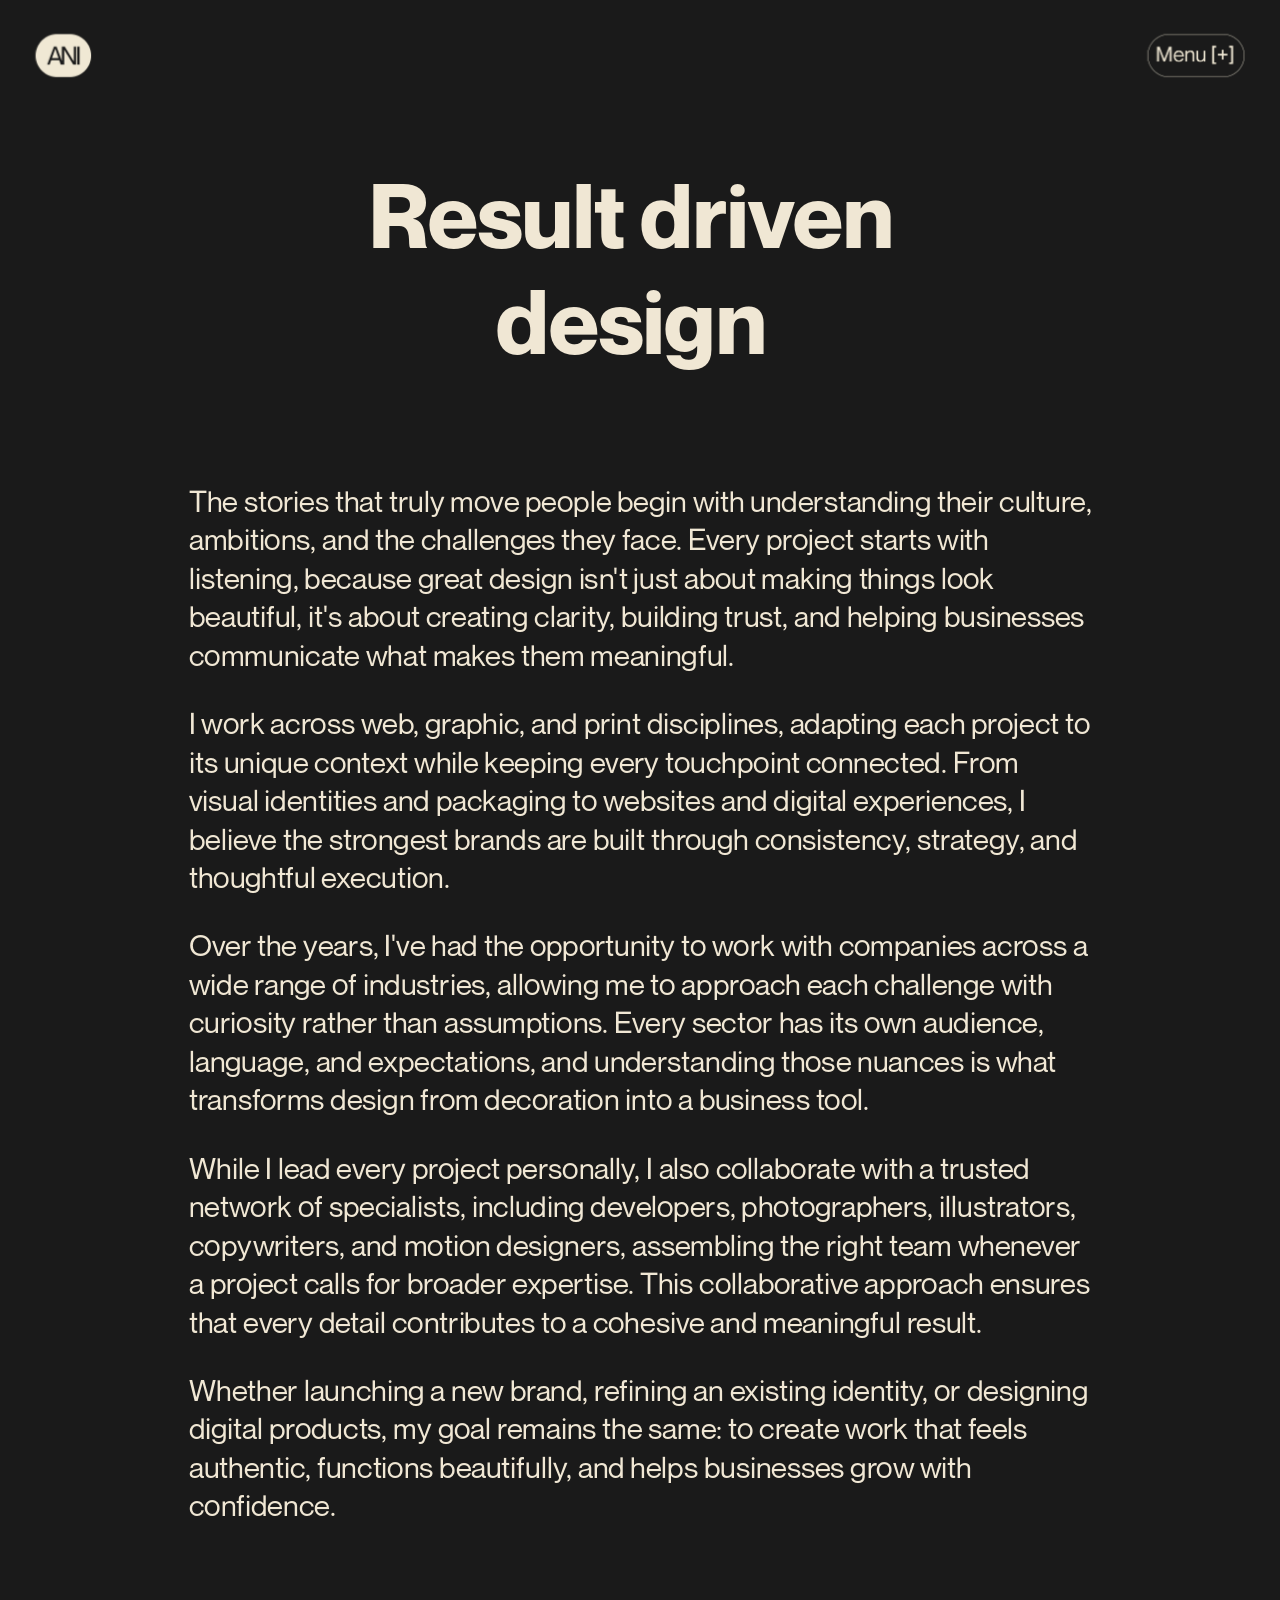
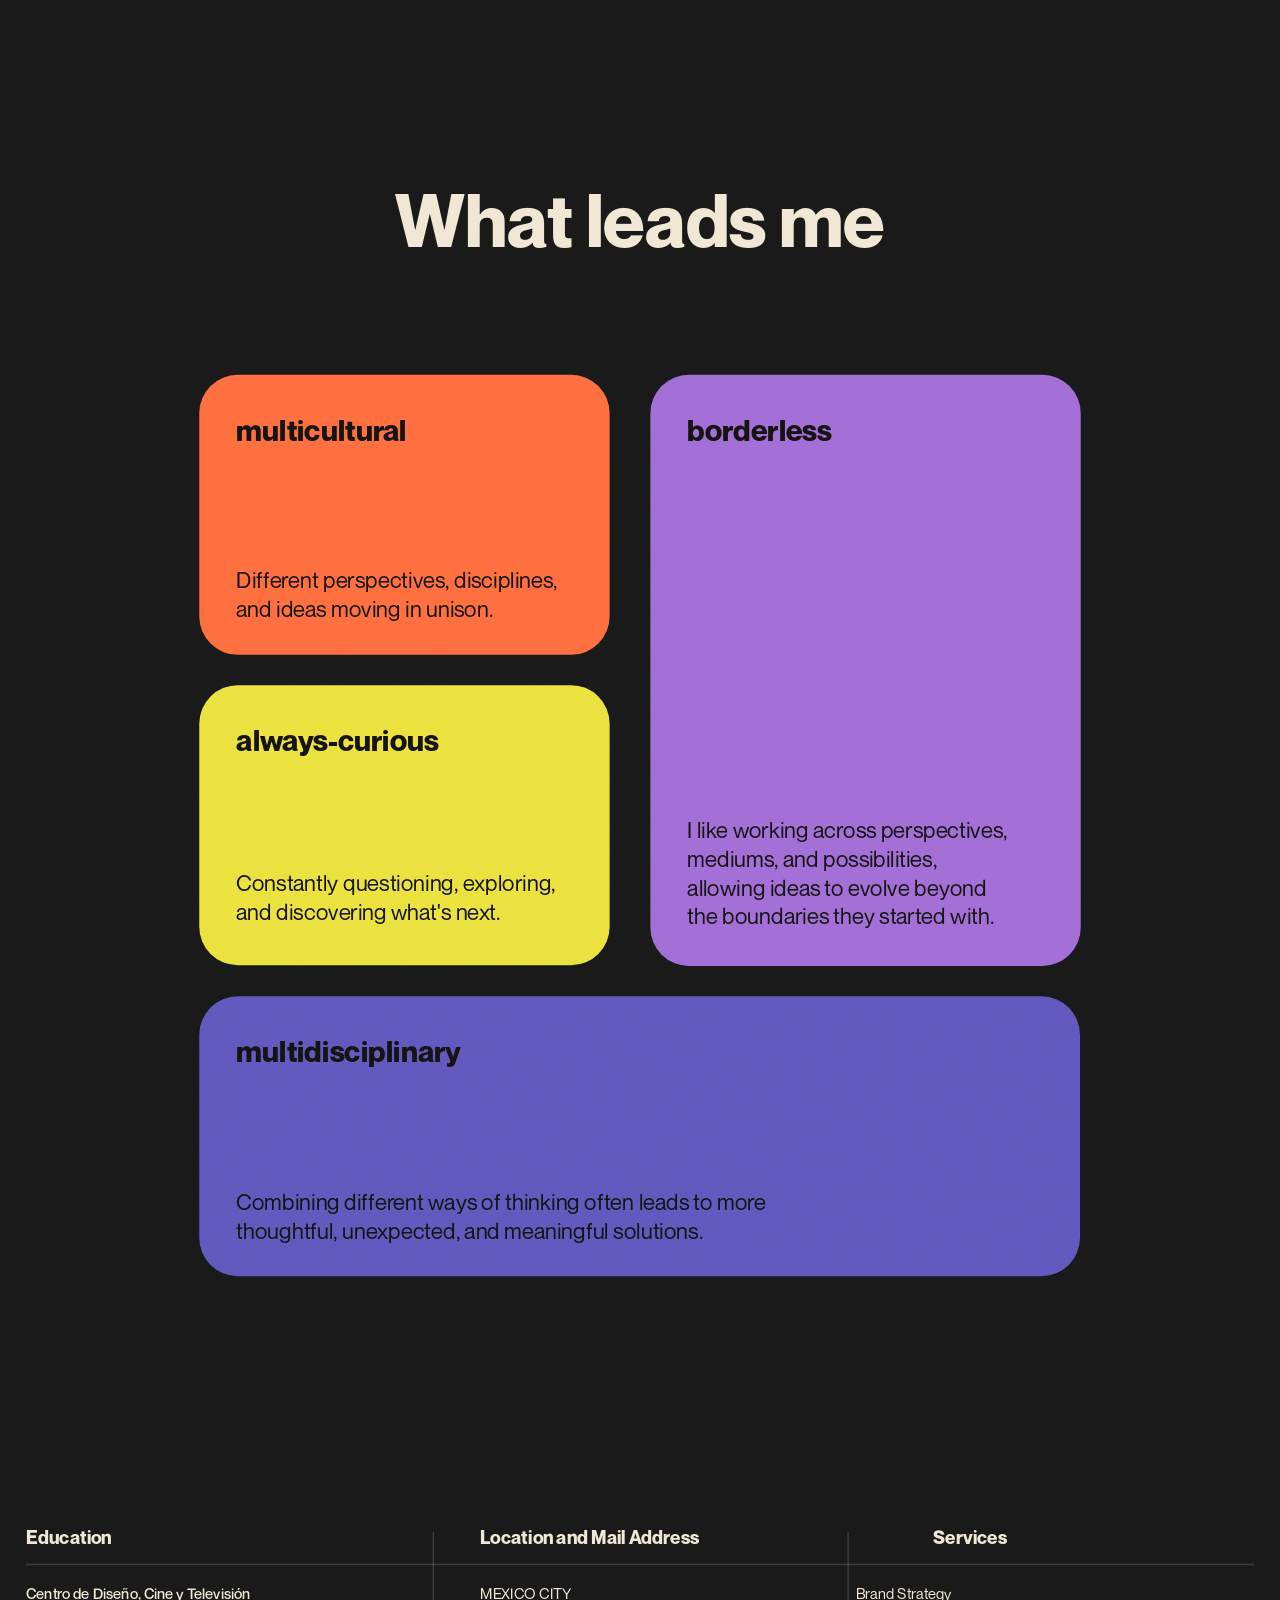
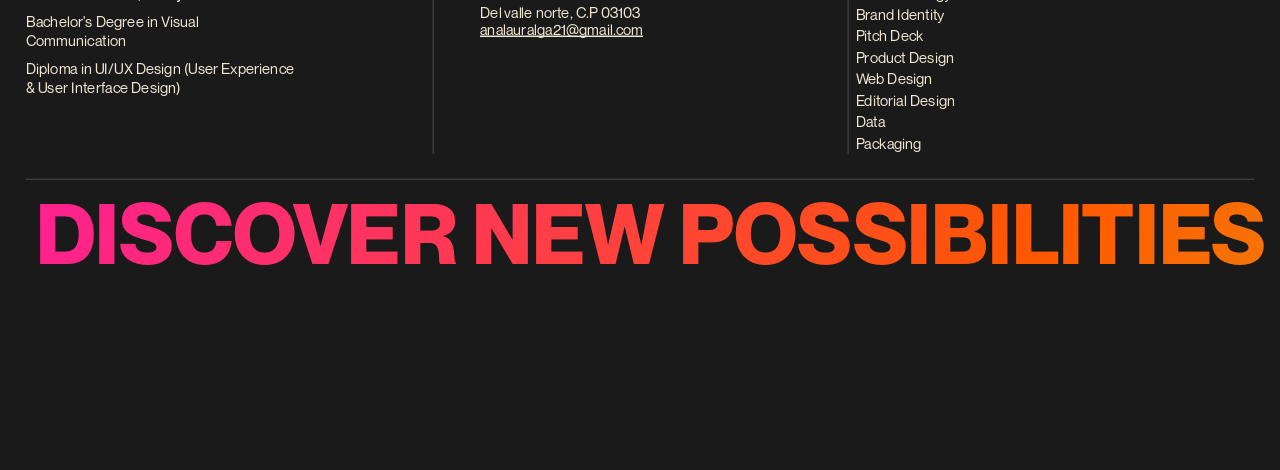
==== commit eb29c0c6: "Add files via upload" ====
--- a/about.html
+++ b/about.html
@@ -7,7 +7,7 @@
 <link rel="preconnect" href="https://fonts.googleapis.com">
 <link rel="preconnect" href="https://fonts.gstatic.com" crossorigin>
 <link href="https://fonts.googleapis.com/css2?family=Inter:wght@300;400;600;800&display=swap" rel="stylesheet">
-<link rel="stylesheet" href="styles.css" />
+<link rel="stylesheet" href="styles.css?v=2" />
 <script>
   // Strip any URL fragment before the browser can act on it. Native
   // fragment-scroll on this site can land in the wrong place: every
@@ -40,7 +40,7 @@
        1728-wide scale-to-fit stage as
        every other page. -->
   <div class="header-fixed is-on-dark">
-    <div class="stage" id="headerStage">
+    <div class="stage" id="headerStage" data-reflow>
       <header class="site-header">
         <a href="index.html" class="logo"><img src="images/header/ani-badge.png" alt="ani" class="logo-img"></a>
         <a href="#" class="menu-link" id="menuToggle" aria-haspopup="true" aria-expanded="false" aria-controls="menuOverlay"><img src="images/header/menu-badge.png" alt="Menu" class="menu-link-img"></a>
@@ -49,7 +49,7 @@
   </div>
 
   <div class="stage-frame">
-  <div class="stage" id="aboutStage">
+  <div class="stage" id="aboutStage" data-reflow>
 
     <!-- Heading -->
     <h1 class="about-heading">Result driven<br>design</h1>
@@ -73,45 +73,70 @@
          top, no interaction. Each now has a slow, organic animated blob
          field as its first child (same technique as the Hero) sitting
          behind the label/desc <p>s below, which stay untouched. -->
-    <div class="leads-card leads-card-multicultural" aria-hidden="true">
-      <div class="blob-field leads-card-blobs">
-        <span class="blob blob-a"></span>
-        <span class="blob blob-b"></span>
-        <span class="blob blob-c"></span>
-      </div>
-    </div>
-    <p class="leads-card-label leads-label-multicultural">multicultural</p>
-    <p class="leads-card-desc leads-desc-multicultural">Different perspectives, disciplines, and ideas moving in unison.</p>
-
-    <div class="leads-card leads-card-borderless" aria-hidden="true">
-      <div class="blob-field leads-card-blobs">
-        <span class="blob blob-a"></span>
-        <span class="blob blob-b"></span>
-        <span class="blob blob-c"></span>
-      </div>
-    </div>
-    <p class="leads-card-label leads-label-borderless">borderless</p>
-    <p class="leads-card-desc leads-desc-borderless">I like working across perspectives, mediums, and possibilities, allowing ideas to evolve beyond the boundaries they started with.</p>
-
-    <div class="leads-card leads-card-always-curious" aria-hidden="true">
-      <div class="blob-field leads-card-blobs">
-        <span class="blob blob-a"></span>
-        <span class="blob blob-b"></span>
-        <span class="blob blob-c"></span>
-      </div>
-    </div>
-    <p class="leads-card-label leads-label-always-curious">always-curious</p>
-    <p class="leads-card-desc leads-desc-always-curious">Constantly questioning, exploring, and discovering what's next.</p>
-
-    <div class="leads-card leads-card-multidisciplinary" aria-hidden="true">
-      <div class="blob-field leads-card-blobs">
-        <span class="blob blob-a"></span>
-        <span class="blob blob-b"></span>
-        <span class="blob blob-c"></span>
-      </div>
-    </div>
-    <p class="leads-card-label leads-label-multidisciplinary">multidisciplinary</p>
-    <p class="leads-card-desc leads-desc-multidisciplinary">Combining different ways of thinking often leads to more thoughtful, unexpected, and meaningful solutions.</p>
+    <!-- leads-item wrappers: invisible/no-op on desktop (position:static,
+         zero height — position:absolute children of .leads-card/-label/
+         -desc don't contribute to it, see styles.css), but on mobile
+         become a CSS Grid "everyone stacks in the same cell" trick so
+         the label+desc can sit genuinely ON TOP of the card again
+         instead of below it ("el texto se sale de los recuadros de
+         color", her note on the previous stacked-below version) —
+         without needing the label/desc to be real DOM children of the
+         card. -->
+    <div class="leads-item">
+      <div class="leads-card leads-card-multicultural" aria-hidden="true">
+        <div class="blob-field leads-card-blobs">
+          <span class="blob blob-a"></span>
+          <span class="blob blob-b"></span>
+          <span class="blob blob-c"></span>
+        </div>
+      </div>
+      <div class="leads-item-text">
+        <p class="leads-card-label leads-label-multicultural">multicultural</p>
+        <p class="leads-card-desc leads-desc-multicultural">Different perspectives, disciplines, and ideas moving in unison.</p>
+      </div>
+    </div>
+
+    <div class="leads-item">
+      <div class="leads-card leads-card-borderless" aria-hidden="true">
+        <div class="blob-field leads-card-blobs">
+          <span class="blob blob-a"></span>
+          <span class="blob blob-b"></span>
+          <span class="blob blob-c"></span>
+        </div>
+      </div>
+      <div class="leads-item-text">
+        <p class="leads-card-label leads-label-borderless">borderless</p>
+        <p class="leads-card-desc leads-desc-borderless">I like working across perspectives, mediums, and possibilities, allowing ideas to evolve beyond the boundaries they started with.</p>
+      </div>
+    </div>
+
+    <div class="leads-item">
+      <div class="leads-card leads-card-always-curious" aria-hidden="true">
+        <div class="blob-field leads-card-blobs">
+          <span class="blob blob-a"></span>
+          <span class="blob blob-b"></span>
+          <span class="blob blob-c"></span>
+        </div>
+      </div>
+      <div class="leads-item-text">
+        <p class="leads-card-label leads-label-always-curious">always-curious</p>
+        <p class="leads-card-desc leads-desc-always-curious">Constantly questioning, exploring, and discovering what's next.</p>
+      </div>
+    </div>
+
+    <div class="leads-item">
+      <div class="leads-card leads-card-multidisciplinary" aria-hidden="true">
+        <div class="blob-field leads-card-blobs">
+          <span class="blob blob-a"></span>
+          <span class="blob blob-b"></span>
+          <span class="blob blob-c"></span>
+        </div>
+      </div>
+      <div class="leads-item-text">
+        <p class="leads-card-label leads-label-multidisciplinary">multidisciplinary</p>
+        <p class="leads-card-desc leads-desc-multidisciplinary">Combining different ways of thinking often leads to more thoughtful, unexpected, and meaningful solutions.</p>
+      </div>
+    </div>
 
     <!-- Footer -->
     <footer class="site-footer">
@@ -176,7 +201,7 @@
     <div class="menu-backdrop-fill" id="menuBackdrop"></div>
     <div class="menu-reveal" id="menuReveal">
       <div class="menu-panel-fill"></div>
-      <div class="stage menu-stage">
+      <div class="stage menu-stage" data-reflow>
         <button type="button" class="menu-close" id="menuClose" aria-label="Cerrar menú">
           <svg viewBox="0 0 31 29" width="31" height="29" fill="none" aria-hidden="true">
             <line x1="2" y1="2" x2="29" y2="27" stroke="#f0e7d4" stroke-width="3.4" stroke-linecap="round"/>
@@ -194,6 +219,6 @@
     </div>
   </div>
 
-  <script src="script.js"></script>
+  <script src="script.js?v=2"></script>
 </body>
 </html>
--- a/styles.css
+++ b/styles.css
@@ -2358,3 +2358,834 @@
 @media (max-width: 700px) {
   body { background: var(--bg); }
 }
+
+/* =========================================================
+   MOBILE REFLOW — genuine mobile-specific layout, not the desktop
+   design scaled down. Each section below targets a .stage that
+   carries the `data-reflow` HTML attribute (see script.js `fit()`):
+   below MOBILE_BREAKPOINT (768px, matched here), that stage's
+   transform: scale() is skipped entirely and it renders at real,
+   native document width — only then can these rules actually
+   reflow it, since a still-scaled ancestor would just re-shrink
+   any "fixed" mobile CSS right back down. Reuse this exact media
+   query for every future mobile-reflow section. */
+@media (max-width: 768px) {
+
+  /* ---------- Contact page ---------- */
+  #contactStage {
+    width: 100%;
+    height: auto;
+    box-sizing: border-box;
+    padding: 110px 24px 72px;
+    display: flex;
+    flex-direction: column;
+  }
+
+  #contactStage .contact-heading {
+    position: static;
+    width: auto;
+    font-size: calc(44px * var(--mobile-scale, 1));
+    line-height: 1.05;
+    margin: 0 0 28px;
+  }
+
+  #contactStage .contact-intro {
+    position: static;
+    width: 100%;
+    margin: 0 0 44px;
+  }
+
+  #contactStage .contact-intro > p:first-child {
+    font-size: calc(19px * var(--mobile-scale, 1));
+    line-height: 1.4;
+    letter-spacing: normal;
+  }
+
+  #contactStage .contact-intro-note {
+    margin-top: 16px !important;
+    font-size: calc(15px * var(--mobile-scale, 1));
+  }
+
+  #contactStage .contact-form {
+    position: static;
+    display: flex;
+    flex-direction: column;
+    gap: 30px;
+    width: 100%;
+    margin: 0 0 60px;
+  }
+
+  #contactStage .form-field {
+    position: static;
+    width: 100%;
+    height: auto;
+    font-size: calc(18px * var(--mobile-scale, 1));
+    padding-bottom: 12px;
+  }
+
+  #contactStage .contact-submit {
+    position: static;
+    width: 100%;
+    height: 56px;
+    font-size: calc(18px * var(--mobile-scale, 1));
+    margin-top: 6px;
+  }
+
+  #contactStage .contact-side {
+    position: static;
+    width: 100%;
+  }
+
+  #contactStage .contact-side-title {
+    position: static;
+    font-size: calc(28px * var(--mobile-scale, 1));
+    margin: 0 0 20px;
+  }
+
+  #contactStage .contact-side-link {
+    position: static;
+    display: block;
+    width: 100%;
+    font-size: calc(18px * var(--mobile-scale, 1));
+    margin: 0 0 14px;
+  }
+
+  #contactStage .contact-socials {
+    position: static;
+    display: flex;
+    gap: 18px;
+    margin-top: 22px;
+  }
+
+  #contactStage .contact-socials .social-icon {
+    position: static;
+    width: 48px;
+    height: 48px;
+    font-size: calc(16px * var(--mobile-scale, 1));
+  }
+
+  /* ---------- Home: CTA + footer (#stageBottom) ---------- */
+  #stageBottom {
+    width: 100%;
+    height: auto;
+    box-sizing: border-box;
+    padding: 64px 24px 0;
+  }
+
+  #stageBottom .clients-text {
+    position: static;
+    width: 100%;
+    font-size: calc(20px * var(--mobile-scale, 1));
+    margin: 0 0 56px;
+  }
+
+  #stageBottom .clients-list {
+    font-size: calc(30px * var(--mobile-scale, 1));
+    line-height: 1.25;
+  }
+
+  #stageBottom .cta-heading {
+    position: static;
+    transform: none;
+    width: 100%;
+    text-align: left;
+    font-size: calc(42px * var(--mobile-scale, 1));
+    line-height: 1.15;
+    margin: 0 0 72px;
+  }
+
+  /* Shared footer markup — reused by Home/#stageBottom, About/#aboutStage,
+     Proyects/#proyectsStageBottom and Gallery/#galleryStage — so these
+     rules aren't scoped to one stage id and apply automatically to
+     whichever page's stage is marked data-reflow. Figma's 3-column
+     grid (Education / Location / Services) has no sensible narrow
+     equivalent, so this restacks into one column; flex `order` re-
+     sequences each title next to its own content without needing to
+     touch the shared HTML (the source order interleaves all 3 titles
+     before any content). */
+  .site-footer {
+    position: static;
+    width: 100%;
+    height: auto;
+    display: flex;
+    flex-direction: column;
+  }
+
+  .footer-divider-h,
+  .footer-divider-v,
+  .footer-divider-h2 {
+    display: none;
+  }
+
+  .footer-col-title {
+    position: static;
+    font-size: calc(22px * var(--mobile-scale, 1));
+    margin: 0 0 16px;
+  }
+
+  .footer-col-title-education { order: 1; }
+  .footer-education { order: 2; }
+  .footer-col-title-location { order: 3; margin-top: 48px; }
+  .footer-address { order: 4; }
+  .footer-email { order: 5; }
+  .footer-col-title-services { order: 6; margin-top: 48px; }
+  .footer-services { order: 7; }
+  .footer-marquee { order: 8; }
+
+  .footer-education,
+  .footer-address,
+  .footer-services {
+    position: static;
+    width: 100%;
+    margin: 0 0 40px;
+  }
+
+  .footer-education { font-size: calc(17px * var(--mobile-scale, 1)); }
+  .footer-address { font-size: calc(17px * var(--mobile-scale, 1)); margin-bottom: 12px; }
+
+  .footer-email {
+    position: static;
+    display: inline-block;
+    width: auto;
+    font-size: calc(17px * var(--mobile-scale, 1));
+    margin: 0 0 40px;
+  }
+
+  .footer-services-list {
+    font-size: calc(17px * var(--mobile-scale, 1));
+    gap: 10px;
+  }
+
+  .footer-marquee {
+    position: static;
+    width: 100%;
+    height: auto;
+    padding: 16px 0;
+    margin-top: 16px;
+  }
+
+  .footer-marquee-item {
+    font-size: calc(40px * var(--mobile-scale, 1));
+    padding: 0 20px;
+  }
+
+  /* ---------- shared fixed header (every page) ----------
+     .logo/.menu-link already got an invisible ::after tap-area hack
+     (see above) to compensate for how small the 58px badges render
+     once the whole (still-scaled) header stage shrinks on a phone —
+     but that only ever fixed the CLICKABLE area, not the fact that
+     they visually read as tiny ("los botones están súper chiquitos",
+     her exact note). #headerStage is now a data-reflow stage instead
+     (see fit() in script.js), so these render at real, undiminished
+     size — the badges can go back to a normal, genuinely legible
+     on-screen size instead of needing that hack at all. left:1549px
+     (a 1728-canvas coordinate) has to move to a real right-aligned
+     position or it'd sit far off the right edge of a 390px screen. */
+  #headerStage {
+    width: 100%;
+  }
+
+  #headerStage .logo {
+    left: 20px;
+    top: 20px;
+  }
+
+  #headerStage .logo-img {
+    height: 44px;
+  }
+
+  #headerStage .menu-link {
+    left: auto;
+    right: 20px;
+    top: 20px;
+  }
+
+  #headerStage .menu-link-img {
+    height: 44px;
+  }
+
+  /* Real size already clears a comfortable touch target on its own,
+     so the scale-compensation hack would only balloon the hit area
+     unnecessarily here — reset it back to flush. */
+  #headerStage .logo::after,
+  #headerStage .menu-link::after {
+    inset: 0;
+  }
+
+  /* ---------- Home hero (#stageTop) ----------
+     The desktop composition (kicker -> divider -> body -> divider ->
+     200px-tall giant heading with a rotating badge floating beside it
+     -> divider) is built entirely from hardcoded 1728-canvas absolute
+     positions. Restacked into one static-flow column here, per your
+     Neue-Montreal reference: big bold type, generous breathing room,
+     edge to edge — not the same composition shrunk down. The pinned
+     "cover the hero" scroll effect (.hero-sticky-wrap, see styles.css)
+     is a desktop-only flourish that fights a variable-height mobile
+     layout, so it's turned into a normal flow block here too. */
+  .hero-sticky-wrap {
+    position: static;
+    height: auto;
+    overflow: visible;
+  }
+
+  #stageTop {
+    width: 100%;
+    height: auto;
+    /* The hero should fill the first screen the way it does on desktop
+       (a fixed one-viewport-tall canvas there) — plain height:auto left
+       it only as tall as its own content, which is shorter than most
+       phone screens, so the gradient cut off partway down into flat
+       black instead of covering the whole first view ("el hero deberia
+       abarcar toda la pantalla", her note). min-height (not height) so
+       it still grows taller than one screen on a short viewport with
+       enlarged text instead of clipping. dvh accounts for mobile
+       Safari's collapsing address bar; the plain vh line right before
+       it is a fallback for browsers that don't support dvh yet. */
+    min-height: 100vh;
+    min-height: 100dvh;
+    box-sizing: border-box;
+    padding: 110px 24px 64px;
+    display: flex;
+    flex-direction: column;
+    /* Centers the whole hero block (kicker...divider-3) as one unit
+       within the 100dvh space, splitting the leftover height evenly
+       above and below it — a first pass instead put ALL of that slack
+       into one single gap between the kicker/body group and the giant-
+       heading group (margin-top: auto on .hero-giant, see git history),
+       which read as an odd, lopsided void in the middle instead of a
+       "cuidado y equilibrado" (her words) composition. Every element
+       below keeps its own tight, hand-tuned internal spacing either
+       way — this only changes where the EXTRA space goes. */
+    justify-content: center;
+    /* Forces #stageTop to root its own stacking context (it's already
+       position:relative from the base .stage rule, but that alone
+       doesn't create one without a z-index too) — without this, the
+       negative z-index on .hero-bg below escapes upward and compares
+       against #stageTop's own box at the PAGE level instead of staying
+       scoped inside it, painting behind #stageTop's opaque white
+       background and disappearing entirely. */
+    isolation: isolate;
+  }
+
+  /* .hero-bg is position:absolute with z-index:auto, which paints in
+     DOM tree order alongside other positioned descendants — normally
+     after the (also position:absolute, desktop) heading text, so it
+     sits behind it. Once the headings below switch to position:static
+     for real document flow, they'd paint in an EARLIER phase than any
+     positioned element regardless of DOM order, flipping the stacking
+     and hiding the text behind hero-bg. Pinning hero-bg to a negative
+     z-index (scoped inside #stageTop's own stacking context, see
+     isolation above) keeps it painted first, just above #stageTop's
+     own background and below the real in-flow text content. */
+  #stageTop .hero-bg {
+    z-index: -1;
+  }
+
+  #stageTop .hero-kicker {
+    position: static;
+    width: 100%;
+    font-size: calc(32px * var(--mobile-scale, 1));
+    line-height: 1.15;
+    margin: 0 0 28px;
+  }
+
+  #stageTop .hero-divider {
+    position: static;
+    width: 100%;
+    margin: 0 0 28px;
+  }
+
+  #stageTop .hero-body {
+    position: static;
+    width: 100%;
+    font-size: calc(20px * var(--mobile-scale, 1));
+    line-height: 1.4;
+    margin: 0 0 28px;
+  }
+
+  /* The desktop copy's hardcoded <br> (right after "building") was
+     placed for its fixed 680px-wide desktop column — reused as-is on a
+     ~330-380px-wide phone, the real wrap already breaks the line
+     earlier on its own, so "building" landed stranded as a short line
+     by itself before the forced break kicked in a second time ("cuidaria
+     mas el acomodo para evitar que el texto se corte de una manera
+     extraña", her note). Hiding the <br> (not removing it — desktop
+     still needs it) lets the whole sentence reflow naturally at
+     whatever width the phone actually has. */
+  #stageTop .hero-body-break {
+    display: none;
+  }
+
+  #stageTop .hero-giant {
+    position: static;
+    width: 100%;
+    /* Bumped up for more presence per her note, but still capped low
+       enough that "carefully held" (the longer of the two <br>-forced
+       lines) fits on one real line even on the narrowest current
+       iPhone (SE, 375px) — verified at every width in between too;
+       going noticeably bigger wraps a 3rd line and pushes the circle
+       badge below far enough down that it reads as cut off again (the
+       original "el circulito animado se está cortando" bug this size
+       was first tuned to avoid). */
+    font-size: calc(46px * var(--mobile-scale, 1));
+    line-height: 1.05;
+    margin: 0 0 32px;
+  }
+
+  #stageTop .hero-circle-badge {
+    position: static;
+    width: 140px;
+    height: 140px;
+    margin: 0 0 32px;
+  }
+
+  #stageTop .hero-divider-3 {
+    margin-bottom: 0;
+  }
+
+  /* ---------- menu overlay ---------- */
+  /* Desktop is a half-screen slide-in drawer with Figma's exact 1728-
+     canvas x/y numbers (nav starting at left:981px, tiny once scaled
+     down). Per your Zeus Jones reference: a real full-screen mobile
+     takeover instead, with large, generously-spaced nav text — not
+     the same half-drawer just shrunk. .menu-stage is now its own
+     data-reflow stage (see script.js), so it renders at real size/
+     flow instead of the shared scale-to-fit. */
+  .menu-panel-fill {
+    width: 100%;
+  }
+
+  .menu-overlay .menu-stage {
+    width: 100%;
+    height: 100%;
+    box-sizing: border-box;
+    padding: 32px 24px;
+  }
+
+  .menu-close {
+    position: absolute;
+    left: auto;
+    right: 24px;
+    top: 24px;
+    width: 34px;
+    height: 32px;
+  }
+
+  /* Real size already clears a comfortable touch target, so the
+     scale-compensation hack (see .menu-close::after above) would only
+     balloon the hit area unnecessarily here — reset it back to flush,
+     same as the header logo/menu badges. */
+  .menu-close::after {
+    inset: 0;
+  }
+
+  .menu-nav {
+    position: static;
+    display: flex;
+    flex-direction: column;
+    /* Was 8px — with 44px-tall link text that read as the options
+       sitting right on top of each other ("las opciones quedaron muy
+       pegadas", her exact note). */
+    gap: 28px;
+    height: 100%;
+    justify-content: center;
+    align-items: flex-start;
+  }
+
+  .menu-nav-item {
+    position: static;
+    font-size: calc(44px * var(--mobile-scale, 1));
+  }
+
+  .menu-nav-work,
+  .menu-nav-about,
+  .menu-nav-services,
+  .menu-nav-contact {
+    top: auto;
+  }
+
+  /* ---------- Gallery page: masonry grid ----------
+     Desktop is a 4-column CSS-columns masonry at a fixed 1488px width.
+     Per your byfutura reference: 2 columns with generous gutters on
+     mobile, not the same 4-column pack just squeezed narrower (tiles
+     would end up far too small to read the work in). */
+  #galleryStage {
+    width: 100%;
+    height: auto;
+    padding: 110px 0 0;
+    box-sizing: border-box;
+  }
+
+  .gallery-grid-wrap {
+    position: static;
+    width: 100%;
+    padding: 0 20px;
+    box-sizing: border-box;
+  }
+
+  .gallery-grid {
+    columns: 2;
+    column-gap: 14px;
+  }
+
+  .gallery-tile {
+    margin-bottom: 14px;
+  }
+
+  .gallery-tile-caption {
+    font-size: calc(13px * var(--mobile-scale, 1));
+    padding-top: 6px;
+  }
+
+  /* Purely decorative color-matched band trailing the grid (see the
+     comment on .gallery-footer-bg in styles.css) — its top offset is
+     hand-measured off the desktop-only masonry height, meaningless
+     once the grid reflows to 2 columns here, and #galleryStage's own
+     background already covers the full stage regardless. */
+  .gallery-footer-bg {
+    display: none;
+  }
+
+  /* #galleryStage itself has no left/right padding (unlike every other
+     reflowed stage) — .gallery-grid-wrap carries its own 20px inset
+     instead, sized independently for the 2-column grid above. The
+     shared .site-footer markup is a SIBLING of .gallery-grid-wrap, not
+     a child of it, so it never picked up that inset and rendered flush
+     against the screen edge ("el texto del footer... se pega mucho a
+     la izquierda", her note — happened only on Gallery since every
+     other page's stage provides its own uniform side padding that the
+     footer, a width:100% child, naturally inherited). Matching the
+     grid's own 20px keeps the footer text visually aligned with the
+     tiles right above it. */
+  #galleryStage .site-footer {
+    padding: 0 20px;
+    box-sizing: border-box;
+  }
+
+  /* ---------- Proyects: services card stack ----------
+     .services-deck now gets real inline width/height from fitDeck()
+     in script.js at this same breakpoint (filling the actual
+     available space instead of shrinking Figma's fixed 1257x681
+     composition down to a small island) — these rules restack each
+     card's title/number/body into real, static document flow to
+     match, with mobile-legible sizes. .services-card itself stays
+     position:absolute/inset:0 (it's sized off the deck's own real
+     JS-set box, and script.js still applies per-frame scroll
+     transforms directly to it — untouched). */
+  .services-heading {
+    font-size: calc(34px * var(--mobile-scale, 1));
+    margin: 0 0 32px;
+  }
+
+  /* The old max-width:900px rule above centers this column vertically
+     — it was written back when the deck was a small, shrunk-down
+     island with a lot of dead space around it. Now that fitDeck()
+     sizes the deck to fill the real available height (see script.js),
+     centering just adds unnecessary empty space above the heading;
+     top-aligning reads as the heading+cards genuinely starting right
+     under the header, per your note to raise the whole group up. */
+  .services-sticky {
+    justify-content: flex-start;
+  }
+
+  .services-card-title,
+  .services-card-number,
+  .services-card-body {
+    position: static;
+    width: auto;
+  }
+
+  .services-card {
+    padding: 28px 24px 40px;
+    box-sizing: border-box;
+    display: flex;
+    flex-direction: column;
+    overflow-y: auto;
+  }
+
+  .services-card-title {
+    order: 1;
+    font-size: calc(26px * var(--mobile-scale, 1));
+    line-height: 1.2;
+    margin: 0 0 10px;
+  }
+
+  .services-card-number {
+    order: 2;
+    font-size: calc(16px * var(--mobile-scale, 1));
+    line-height: 1;
+    /* More room before the body starts (was 20px) — per her note to
+       push the body down a bit and give the title/number vs. body
+       split clearer visual hierarchy instead of the body crowding
+       right up against the number. */
+    margin: 0 0 32px;
+  }
+
+  .services-card-body {
+    order: 3;
+    /* Bumped up (was 15px) per her note — the body copy is the bulk of
+       each card's reading content and read a little small next to the
+       now-larger title. */
+    font-size: calc(17px * var(--mobile-scale, 1));
+    line-height: 1.45;
+  }
+
+  .services-card-body p {
+    margin: 0 0 14px;
+  }
+
+  /* ---------- Proyects: Additional Skills + footer (#proyectsStageBottom) ---------- */
+  #proyectsStageBottom {
+    width: 100%;
+    height: auto;
+    box-sizing: border-box;
+    padding: 72px 24px 0;
+  }
+
+  #proyectsStageBottom .additional-skills-heading {
+    position: static;
+    transform: none;
+    width: 100%;
+    white-space: normal;
+    text-align: left;
+    font-size: calc(34px * var(--mobile-scale, 1));
+    margin: 0 0 24px;
+  }
+
+  #proyectsStageBottom .skills-grid {
+    position: static;
+    width: 100%;
+    height: auto;
+    display: flex;
+    flex-wrap: wrap;
+    gap: 12px;
+    margin-bottom: 56px;
+  }
+
+  #proyectsStageBottom .skills-pill {
+    position: static;
+    width: auto;
+    height: auto;
+    padding: 12px 18px;
+    font-size: calc(15px * var(--mobile-scale, 1));
+    white-space: nowrap;
+  }
+
+  /* ---------- Home: "See more work" circle cluster ----------
+     .circle-wrap is a real-viewport widget with its own independent
+     scale-to-fit (fitCircle() in script.js, never upscaling past 1x —
+     same reasoning as the services deck). A flat source-size bump
+     (tried first, 60px -> 76px) still shrinks by fitCircle()'s own
+     scale factor — and that factor is much more aggressive than the
+     main .stage's (a 1116px-wide circle vs. a ~375-430px phone), so it
+     barely read as bigger ("sigue pequeño", her note even on a wider
+     iPhone 16/17). calc(.../var(--circle-scale)) instead locks in a
+     real, constant ON-SCREEN size regardless of how much the circle
+     itself has to shrink to fit — same compensation trick as the
+     touch-target hit-areas elsewhere in this file. */
+  .work-cluster-text {
+    font-size: calc(38px * var(--mobile-scale, 1) / var(--circle-scale, 1));
+  }
+
+  /* ---------- About page (#aboutStage) ----------
+     Desktop centers a giant 120px heading + a 40px bio column, then 4
+     independent color cards with their label/desc text OVERLAID on
+     top (as separate absolutely-positioned siblings, not children —
+     see the HTML comment above .leads-card in styles.css). On mobile
+     each card becomes a plain color block followed by its own label +
+     description as real, static, stacked text below it instead — an
+     equally normal card pattern, and one that doesn't require faking
+     an overlay out of unrelated flow siblings. This is also what
+     fixes the header now visibly overlapping "Result driven design" /
+     "Location" (her screenshots): #aboutStage was the one remaining
+     page stage still using the old scale-to-fit, so it had no real
+     clearance for the header's new, genuinely-larger mobile size. */
+  #aboutStage {
+    width: 100%;
+    height: auto;
+    padding: 110px 24px 0;
+    box-sizing: border-box;
+  }
+
+  .about-heading {
+    position: static;
+    transform: none;
+    width: 100%;
+    text-align: left;
+    font-size: calc(44px * var(--mobile-scale, 1));
+    line-height: 1.1;
+    margin: 0 0 32px;
+  }
+
+  .about-bio {
+    position: static;
+    width: 100%;
+    font-size: calc(17px * var(--mobile-scale, 1));
+    line-height: 1.45;
+    margin-bottom: 48px;
+  }
+
+  .about-bio p {
+    margin: 0 0 24px;
+  }
+
+  .leads-heading {
+    position: static;
+    transform: none;
+    width: 100%;
+    text-align: left;
+    font-size: calc(36px * var(--mobile-scale, 1));
+    margin: 0 0 24px;
+  }
+
+  /* .leads-item: a CSS Grid "stack everyone in the same cell" trick.
+     .leads-card and .leads-item-text are both placed at grid-area 1/1
+     (same row+column = same cell, painted in DOM order so the text
+     lands on top of the card), which lets the label/desc genuinely
+     overlay the card again — matching desktop — without needing them
+     to be real DOM children of it (the shared HTML keeps them as flat
+     siblings script.js/the desktop absolute-position scheme both rely
+     on). .leads-card has no intrinsic height of its own (it's just a
+     decorative color block, disabled blob field, no content) — a
+     min-height sets a floor, but the grid ROW itself auto-sizes to
+     whichever grid-area child is tallest, so a card with a longer
+     description (e.g. "borderless") naturally grows taller than one
+     with a one-line description instead of the text spilling past a
+     fixed card edge ("el texto se sale de los recuadros de color",
+     her note on the first attempt below, which stacked label/desc as
+     plain text after a fixed-height card instead of on top of it). */
+  .leads-item {
+    display: grid;
+    margin-bottom: 16px;
+  }
+
+  .leads-item > * {
+    grid-area: 1 / 1;
+  }
+
+  .leads-card {
+    position: static;
+    width: 100%;
+    /* height: auto below is NOT redundant — each .leads-card-* variant
+       (e.g. .leads-card-borderless) carries its own explicit desktop
+       px height (378-798px, see above) at equal selector specificity,
+       so without overriding `height` itself here (not just min-height)
+       source order alone would still leak that fixed desktop value
+       through, forcing every card to a tall, mostly-empty box instead
+       of the grid auto-sizing it to its own label+desc text. */
+    height: auto;
+    min-height: 160px;
+  }
+
+  .leads-item-text {
+    align-self: end;
+    padding: 0 20px 20px;
+    box-sizing: border-box;
+  }
+
+  .leads-card-label,
+  .leads-card-desc {
+    position: static;
+    width: 100%;
+  }
+
+  /* No color override needed here — the base (non-mobile) rules above
+     already hardcode dark #161412 text for exactly this reason (bright
+     pastel cards would wash out light text); mobile just inherits it
+     now that the text sits back on the card instead of the page's own
+     dark background. */
+  .leads-card-label {
+    font-size: calc(20px * var(--mobile-scale, 1));
+    margin: 0 0 6px;
+  }
+
+  .leads-card-desc {
+    font-size: calc(15px * var(--mobile-scale, 1));
+    line-height: 1.4;
+    margin: 0;
+  }
+
+  /* ---------- Individual project pages (#projectStage) ----------
+     A first pass just patched the header-clearance gap and left this
+     on the old scale-to-fit (see git history) — but that left the
+     shared, unscoped .site-footer mobile rules above (reused by every
+     OTHER reflowed stage) fighting a stage that was still scaling
+     everything else via transform. Concretely: .site-footer flipped to
+     position:static while .project-title/.project-intro/the photo
+     column stayed position:absolute, so the footer — now the only
+     normal-flow-participating child — rendered collapsed at the very
+     TOP of the stage, on top of the title ("las pantallas de proyectos
+     individuales siguen mal", her Astro Cold Brew / Raina Kattelson
+     screenshots). #projectStage is now a real data-reflow stage like
+     every other page, so it shares that same footer treatment
+     correctly, plus its own title/intro/nav/photo-stack rules below.
+     Title/intro/photo count/copy length all vary per project — see
+     PROJECT_COPY/PROJECT_MEDIA and reflow() in script.js, which now
+     skips its old fixed-pixel absolute positioning below this same
+     768px breakpoint and leaves it to this normal document flow. */
+  #projectStage {
+    width: 100%;
+    height: auto;
+    padding: 110px 24px 0;
+    box-sizing: border-box;
+  }
+
+  .project-title {
+    position: static;
+    width: 100%;
+    font-size: calc(40px * var(--mobile-scale, 1));
+    line-height: 1.15;
+    margin: 0 0 20px;
+  }
+
+  .project-intro {
+    position: static;
+    width: 100%;
+    font-size: calc(17px * var(--mobile-scale, 1));
+    line-height: 1.45;
+    margin: 0 0 8px;
+  }
+
+  .project-intro p { margin: 0 0 20px; }
+
+  /* Prev/next arrows move below the title/intro instead of hovering
+     beside them (there's no room to their right on a phone), still the
+     same circular buttons. */
+  .project-nav {
+    position: static;
+    width: 100%;
+    justify-content: flex-start;
+    margin: 0 0 32px;
+  }
+
+  #projectMedia {
+    display: flex;
+    flex-direction: column;
+    gap: 20px;
+    margin-bottom: 32px;
+  }
+
+  .project-media-item {
+    position: static;
+    left: auto;
+    top: auto;
+    width: 100%;
+    height: auto;
+    aspect-ratio: 870 / 543;
+  }
+
+  .project-media-item img,
+  .project-media-item video {
+    height: 100%;
+  }
+
+  /* Decorative flat-color band behind the desktop footer — #projectStage
+     already sits on the same var(--bg) dark color, and on mobile the
+     footer is a normal static-flow block like everywhere else, so this
+     absolutely-positioned filler is redundant (and its old fixed
+     top/height would otherwise just float over the now-much-shorter
+     stacked content). Same call as .gallery-footer-bg above. */
+  .project-footer-bg {
+    display: none;
+  }
+}
